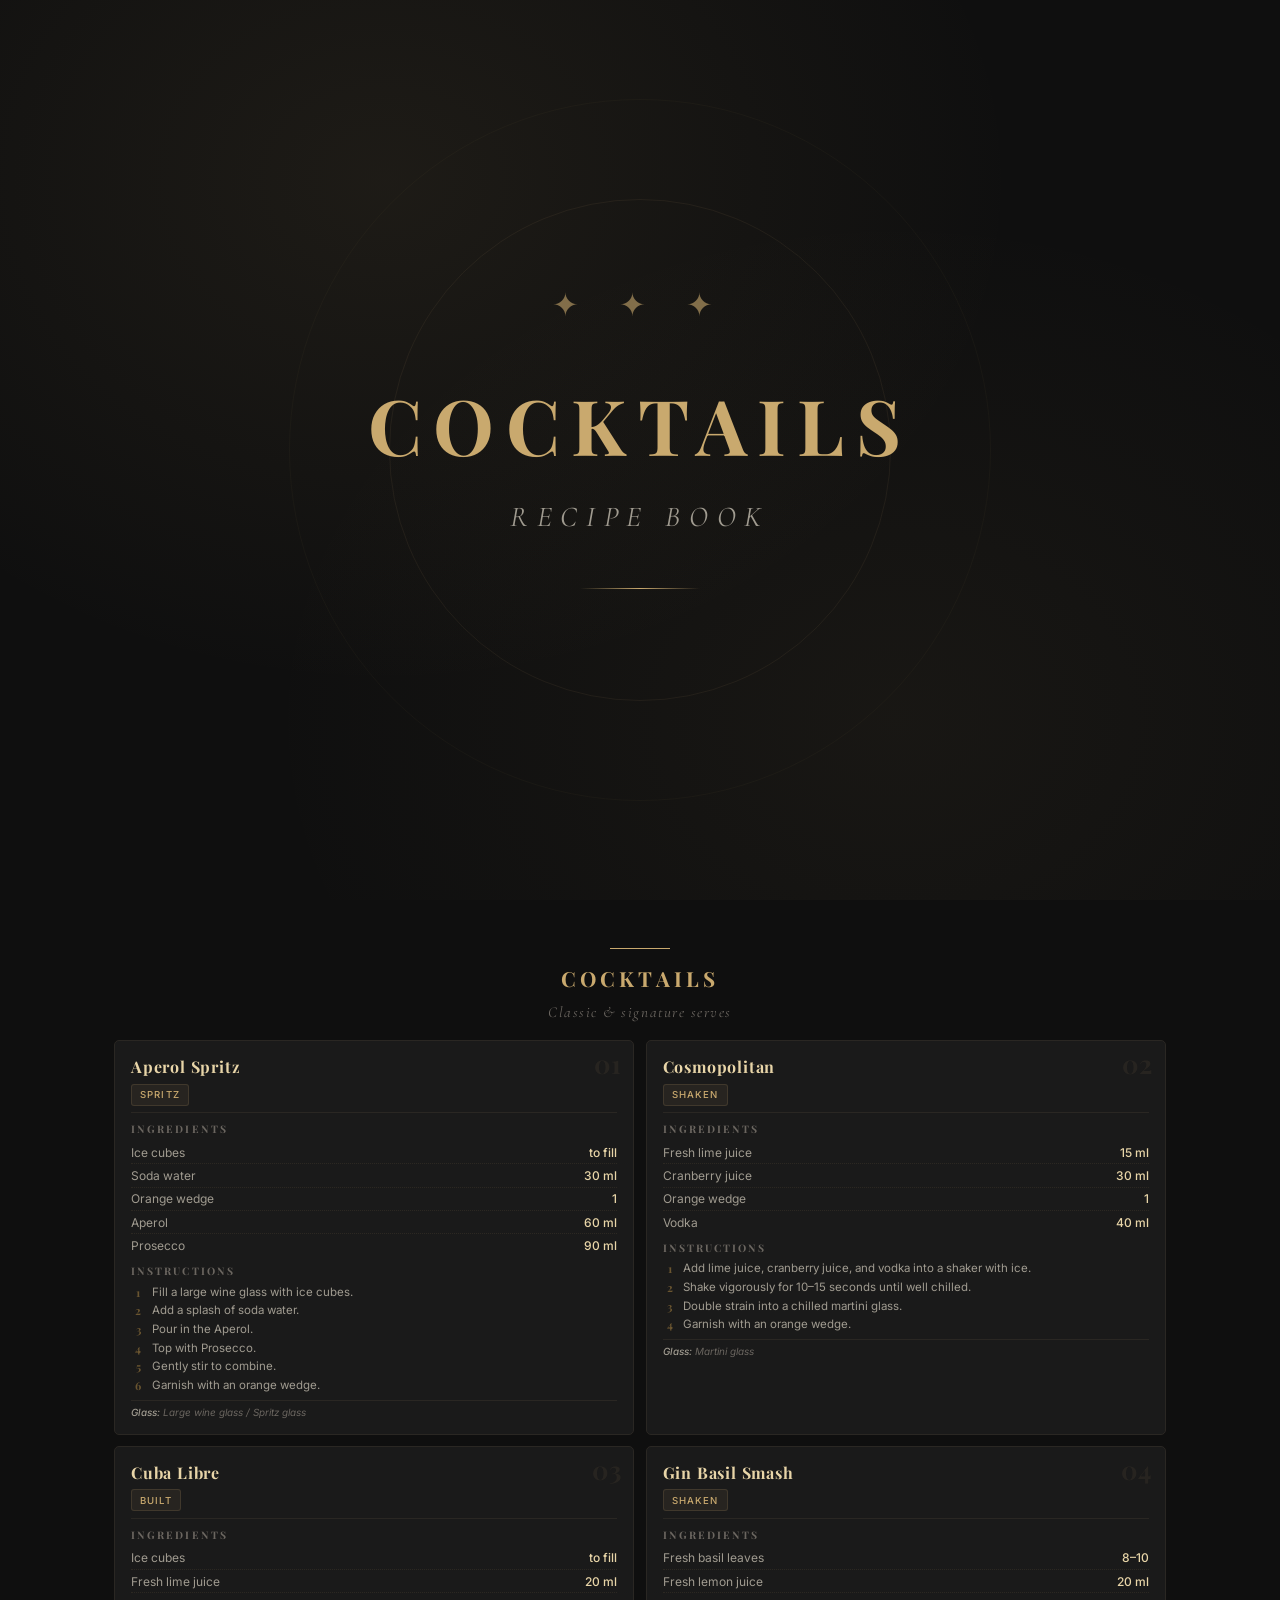
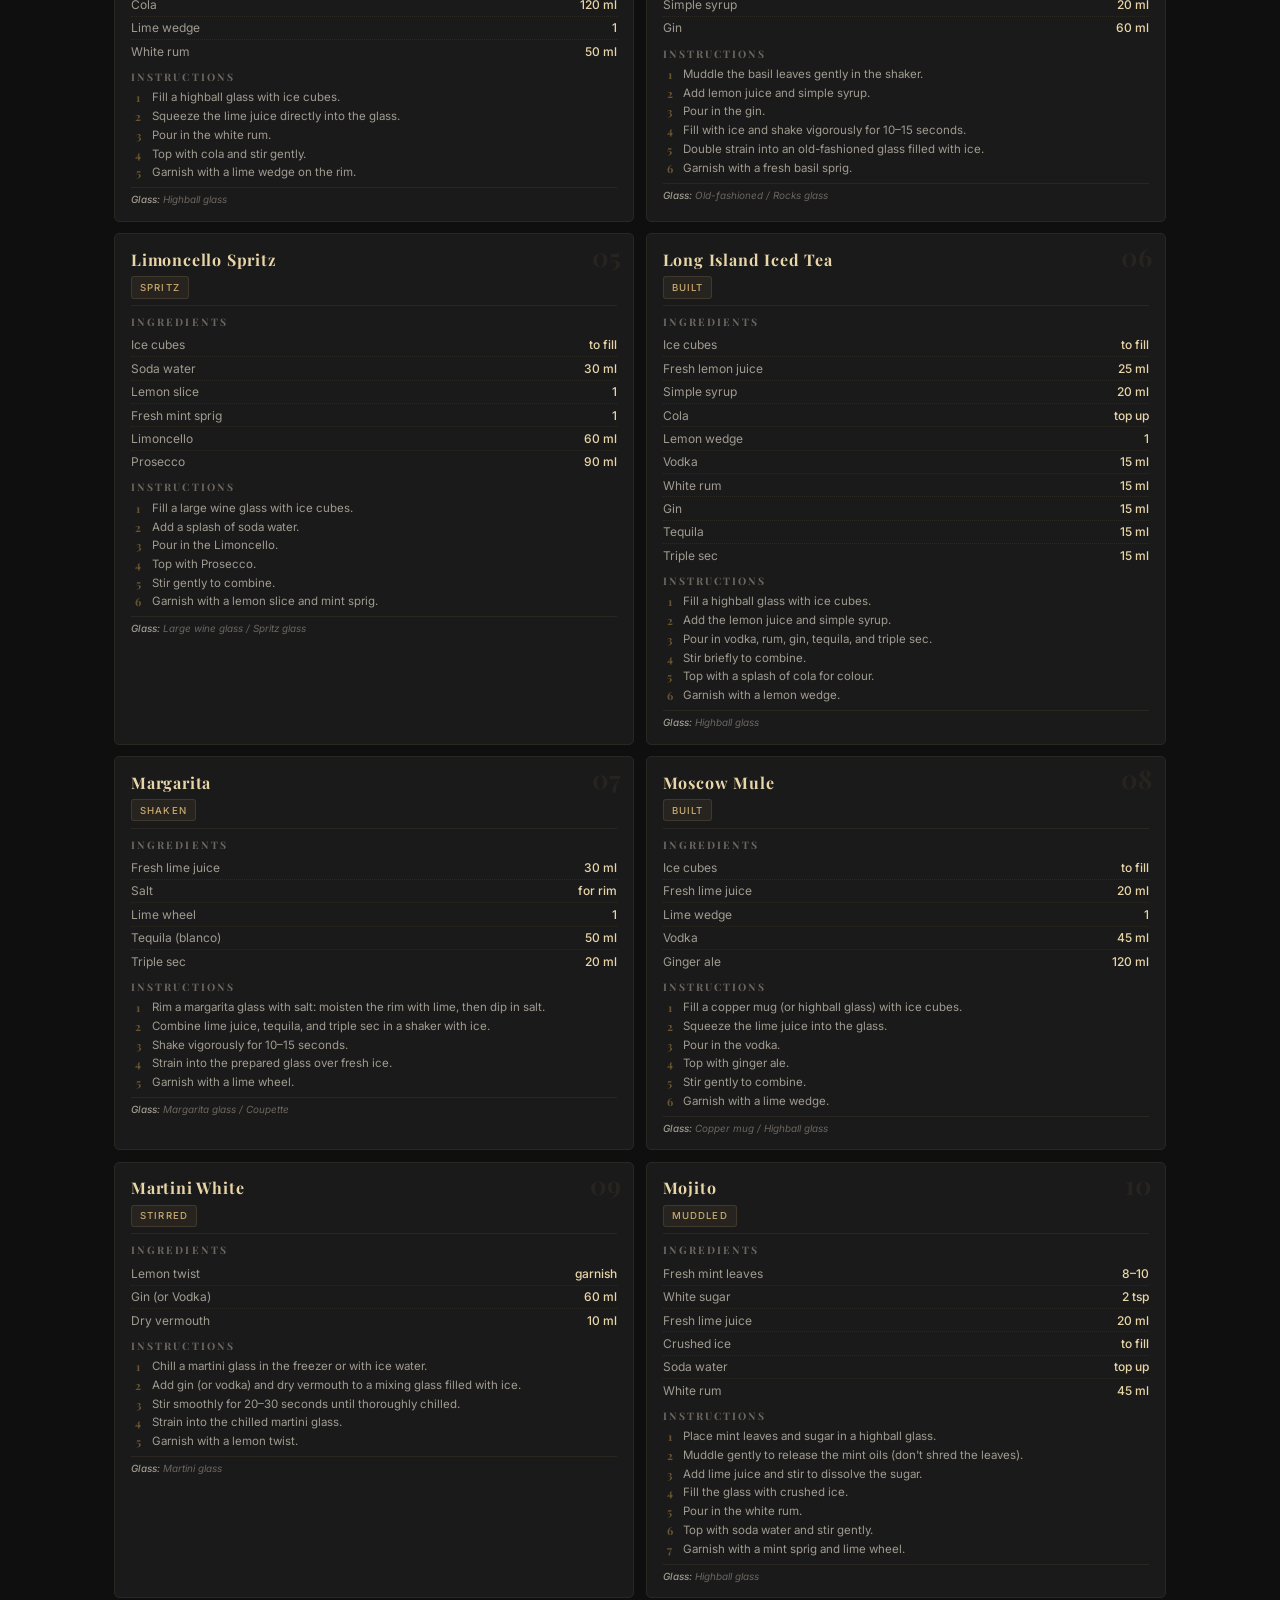
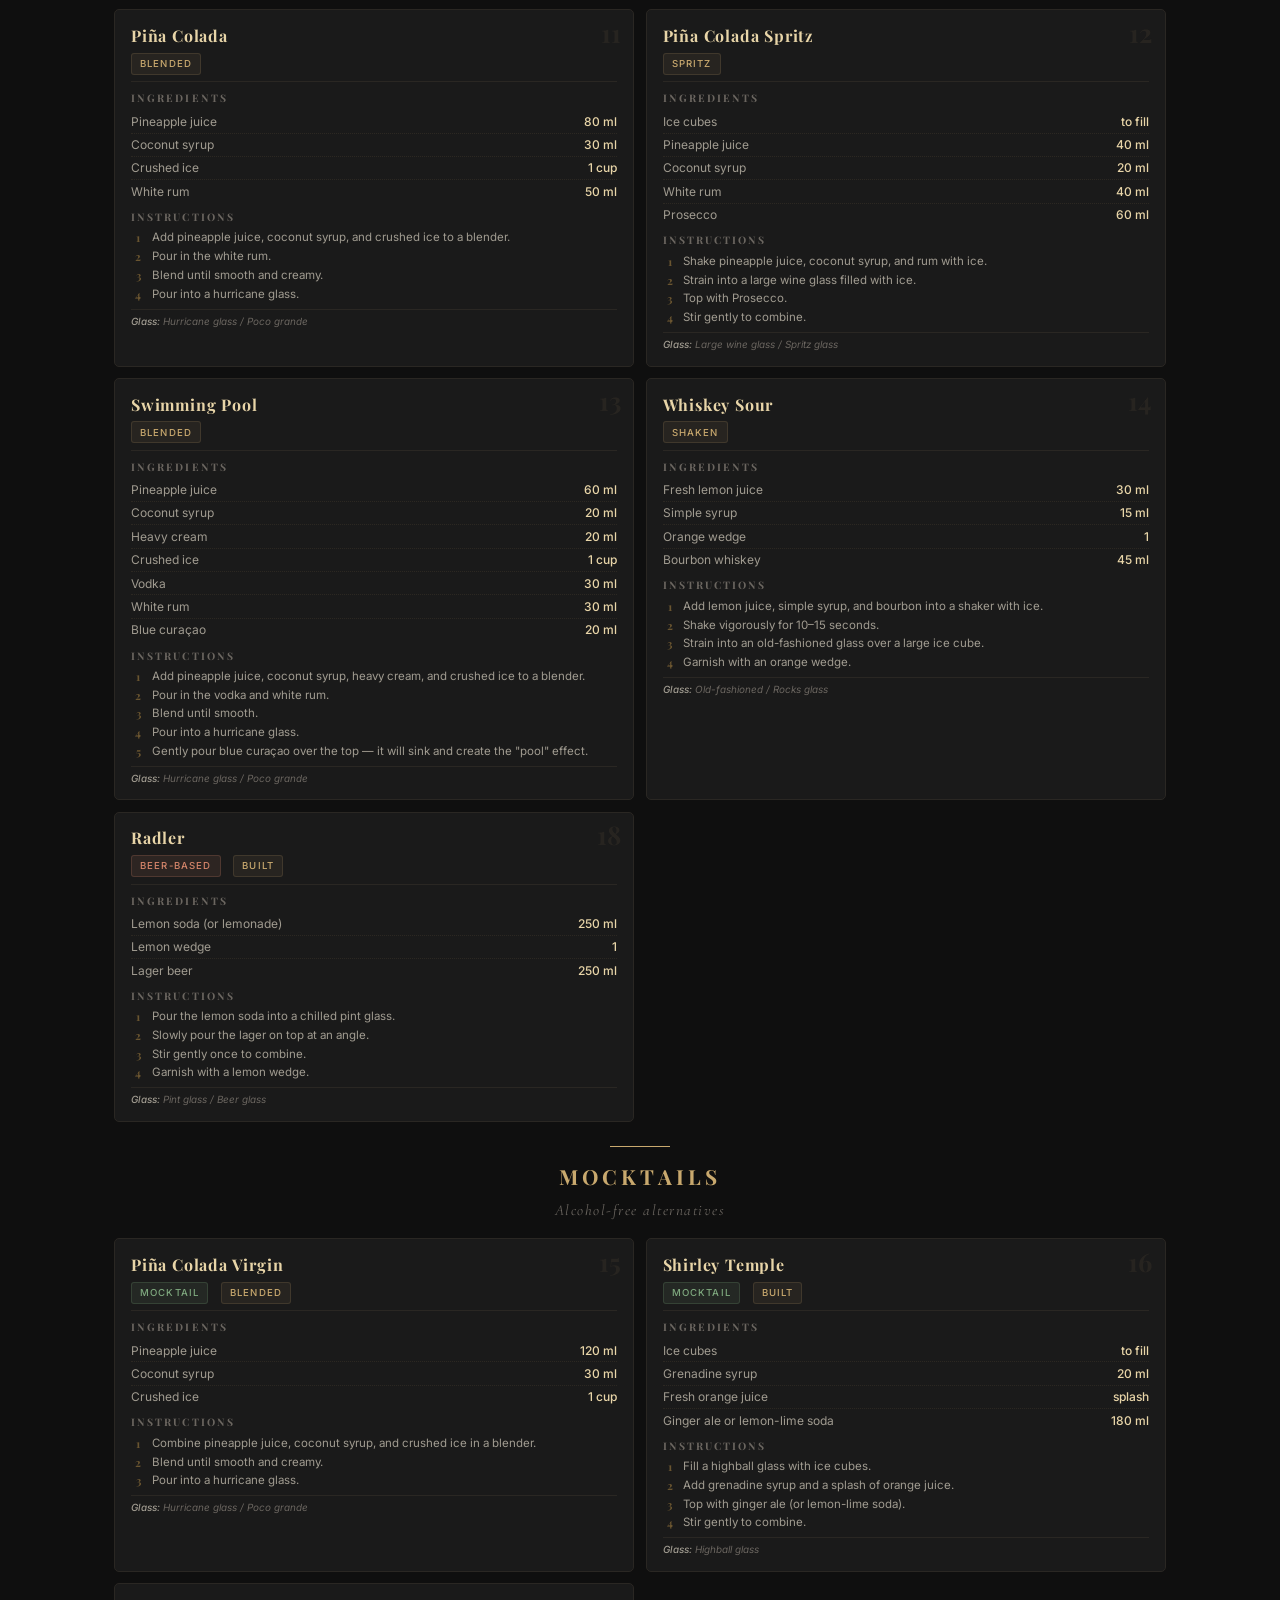
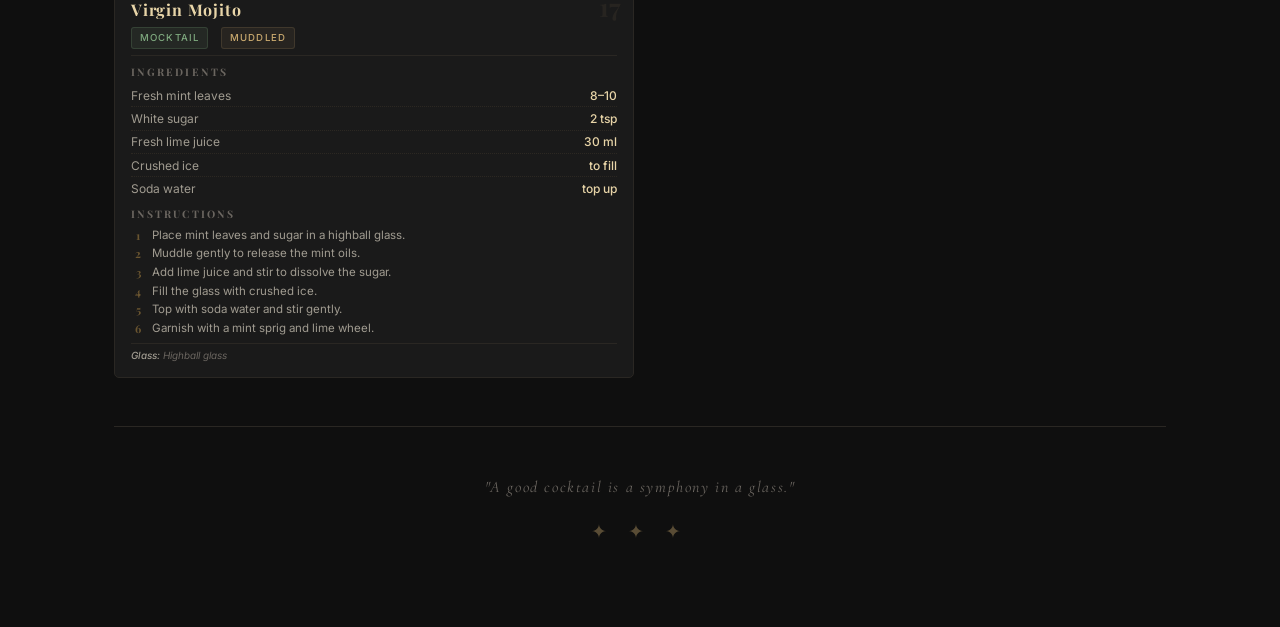
==== cocktail_recipes/index.html @ 3624153e "Initial commit: preparation pour synchronisation travail/maison" ====
<!DOCTYPE html>
<html lang="en">
<head>
  <meta charset="UTF-8">
  <meta name="viewport" content="width=device-width, initial-scale=1.0">
  <title>Cocktail Recipes — Restaurant Edition</title>
  <meta name="description" content="Premium cocktail recipe book with detailed ingredients, quantities, and step-by-step instructions.">
  <link rel="preconnect" href="https://fonts.googleapis.com">
  <link rel="preconnect" href="https://fonts.gstatic.com" crossorigin>
  <link href="https://fonts.googleapis.com/css2?family=Playfair+Display:ital,wght@0,400;0,700;1,400&family=Inter:wght@300;400;500;600&family=Cormorant+Garamond:ital,wght@0,400;0,600;1,400&display=swap" rel="stylesheet">
  <style>
    :root {
      --gold: #c9a96e;
      --gold-light: #e8d5a8;
      --gold-dark: #a07d3f;
      --bg-dark: #0f0f0f;
      --bg-card: #1a1a1a;
      --bg-card-alt: #151515;
      --text-primary: #f0ece4;
      --text-secondary: #a09b90;
      --text-muted: #6b6660;
      --border: #2a2723;
      --accent-coral: #d4856a;
      --accent-green: #7ea87e;
      --accent-blue: #6a9fd4;
      --accent-pink: #d46a9f;
    }

    * {
      margin: 0;
      padding: 0;
      box-sizing: border-box;
    }

    body {
      font-family: 'Inter', sans-serif;
      background-color: var(--bg-dark);
      color: var(--text-primary);
      line-height: 1.6;
      -webkit-font-smoothing: antialiased;
    }

    /* ——— COVER PAGE ——— */
    .cover {
      min-height: 100vh;
      display: flex;
      flex-direction: column;
      align-items: center;
      justify-content: center;
      text-align: center;
      padding: 3rem 2rem;
      position: relative;
      overflow: hidden;
      background: radial-gradient(ellipse at 30% 20%, rgba(201,169,110,0.08) 0%, transparent 50%),
                  radial-gradient(ellipse at 70% 80%, rgba(201,169,110,0.05) 0%, transparent 50%),
                  var(--bg-dark);
    }

    .cover::before {
      content: '';
      position: absolute;
      top: 50%;
      left: 50%;
      transform: translate(-50%, -50%);
      width: 500px;
      height: 500px;
      border: 1px solid rgba(201,169,110,0.08);
      border-radius: 50%;
    }

    .cover::after {
      content: '';
      position: absolute;
      top: 50%;
      left: 50%;
      transform: translate(-50%, -50%);
      width: 700px;
      height: 700px;
      border: 1px solid rgba(201,169,110,0.04);
      border-radius: 50%;
    }

    .cover-ornament {
      font-size: 2rem;
      color: var(--gold);
      letter-spacing: 1rem;
      margin-bottom: 2rem;
      opacity: 0.6;
    }

    .cover h1 {
      font-family: 'Playfair Display', serif;
      font-size: clamp(3rem, 6vw, 5rem);
      font-weight: 700;
      color: var(--gold);
      letter-spacing: 0.15em;
      text-transform: uppercase;
      margin-bottom: 0.5rem;
      position: relative;
      z-index: 1;
    }

    .cover h2 {
      font-family: 'Cormorant Garamond', serif;
      font-size: clamp(1.2rem, 2.5vw, 1.8rem);
      font-weight: 400;
      font-style: italic;
      color: var(--text-secondary);
      letter-spacing: 0.3em;
      text-transform: uppercase;
      margin-bottom: 3rem;
      position: relative;
      z-index: 1;
    }

    .cover-line {
      width: 120px;
      height: 1px;
      background: linear-gradient(90deg, transparent, var(--gold), transparent);
      margin: 0 auto 2rem;
      position: relative;
      z-index: 1;
    }

    .cover-subtitle {
      font-family: 'Inter', sans-serif;
      font-size: 0.75rem;
      font-weight: 400;
      letter-spacing: 0.5em;
      text-transform: uppercase;
      color: var(--text-muted);
      position: relative;
      z-index: 1;
    }

    /* ——— MAIN CONTAINER ——— */
    .container {
      max-width: 1100px;
      margin: 0 auto;
      padding: 1.5rem 1.5rem 2rem;
    }

    /* ——— SECTION DIVIDERS ——— */
    .section-header {
      text-align: center;
      padding: 1.5rem 0 1rem;
      position: relative;
    }

    .section-header::before {
      content: '';
      display: block;
      width: 60px;
      height: 1px;
      background: var(--gold);
      margin: 0 auto 0.8rem;
    }

    .section-header h2 {
      font-family: 'Playfair Display', serif;
      font-size: 1.3rem;
      font-weight: 700;
      color: var(--gold);
      letter-spacing: 0.2em;
      text-transform: uppercase;
      margin-bottom: 0.3rem;
    }

    .section-header p {
      font-family: 'Cormorant Garamond', serif;
      font-size: 0.95rem;
      font-style: italic;
      color: var(--text-muted);
      letter-spacing: 0.1em;
    }

    /* ——— RECIPE CARDS ——— */
    .recipe-grid {
      display: grid;
      grid-template-columns: 1fr 1fr;
      gap: 0.7rem;
    }

    .recipe-card {
      background: var(--bg-card);
      border: 1px solid var(--border);
      border-radius: 5px;
      padding: 0.8rem 1rem;
      position: relative;
      transition: border-color 0.3s ease;
      page-break-inside: avoid;
    }

    .recipe-card:hover {
      border-color: rgba(201,169,110,0.3);
    }

    .recipe-number {
      position: absolute;
      top: 0.6rem;
      right: 0.8rem;
      font-family: 'Playfair Display', serif;
      font-size: 1.6rem;
      font-weight: 700;
      color: rgba(201,169,110,0.08);
      line-height: 1;
    }

    .recipe-header {
      margin-bottom: 0.5rem;
      padding-bottom: 0.4rem;
      border-bottom: 1px solid var(--border);
    }

    .recipe-name {
      font-family: 'Playfair Display', serif;
      font-size: 1rem;
      font-weight: 700;
      color: var(--gold-light);
      letter-spacing: 0.05em;
      margin-bottom: 0.1rem;
    }

    .recipe-meta {
      display: flex;
      gap: 0.8rem;
      flex-wrap: wrap;
      margin-top: 0.25rem;
    }

    .recipe-tag {
      font-size: 0.6rem;
      font-weight: 500;
      text-transform: uppercase;
      letter-spacing: 0.12em;
      padding: 0.15rem 0.5rem;
      border-radius: 3px;
      background: rgba(201,169,110,0.08);
      color: var(--gold);
      border: 1px solid rgba(201,169,110,0.15);
    }

    .recipe-tag.mocktail {
      background: rgba(126,168,126,0.1);
      color: var(--accent-green);
      border-color: rgba(126,168,126,0.2);
    }

    .recipe-tag.beer {
      background: rgba(212,133,106,0.1);
      color: var(--accent-coral);
      border-color: rgba(212,133,106,0.2);
    }

    .recipe-body {
      display: flex;
      flex-direction: column;
      gap: 0.4rem;
    }

    .recipe-ingredients h3,
    .recipe-instructions h3 {
      font-family: 'Playfair Display', serif;
      font-size: 0.65rem;
      font-weight: 700;
      color: var(--text-muted);
      letter-spacing: 0.2em;
      text-transform: uppercase;
      margin-bottom: 0.2rem;
    }

    .recipe-ingredients ul {
      list-style: none;
    }

    .recipe-ingredients li {
      font-size: 0.75rem;
      color: var(--text-primary);
      padding: 0.1rem 0;
      border-bottom: 1px dotted rgba(201,169,110,0.1);
      display: flex;
      justify-content: space-between;
      gap: 0.4rem;
    }

    .recipe-ingredients li:last-child {
      border-bottom: none;
    }

    .ingredient-name {
      color: var(--text-secondary);
    }

    .ingredient-qty {
      color: var(--gold-light);
      font-weight: 500;
      white-space: nowrap;
    }

    .recipe-instructions ol {
      list-style: none;
      counter-reset: step;
    }

    .recipe-instructions li {
      font-size: 0.72rem;
      color: var(--text-secondary);
      padding: 0.1rem 0 0.1rem 1.3rem;
      position: relative;
      line-height: 1.35;
      counter-increment: step;
    }

    .recipe-instructions li::before {
      content: counter(step);
      position: absolute;
      left: 0;
      top: 0.1rem;
      font-family: 'Playfair Display', serif;
      font-size: 0.7rem;
      font-weight: 700;
      color: var(--gold-dark);
      opacity: 0.6;
      width: 0.9rem;
      text-align: center;
    }

    .recipe-glass {
      font-size: 0.62rem;
      color: var(--text-muted);
      font-style: italic;
      margin-top: 0.3rem;
      padding-top: 0.25rem;
      border-top: 1px solid var(--border);
    }

    .recipe-glass strong {
      color: var(--text-secondary);
      font-weight: 500;
    }

    /* ——— FOOTER ——— */
    .footer {
      text-align: center;
      padding: 3rem 2rem;
      border-top: 1px solid var(--border);
      margin-top: 3rem;
    }

    .footer p {
      font-family: 'Cormorant Garamond', serif;
      font-size: 1rem;
      font-style: italic;
      color: var(--text-muted);
      letter-spacing: 0.1em;
    }

    .footer .footer-ornament {
      color: var(--gold);
      opacity: 0.4;
      font-size: 1.2rem;
      margin-top: 1rem;
      letter-spacing: 0.5rem;
    }

    /* ——— RESPONSIVE ——— */
    @media (max-width: 700px) {
      .recipe-grid {
        grid-template-columns: 1fr;
      }
      .recipe-card {
        padding: 1rem;
      }
    }

    /* ——— PRINT STYLES ——— */
    @media print {
      body {
        background: #fff;
        color: #1a1a1a;
        font-size: 9pt;
      }

      .cover {
        min-height: auto;
        padding: 2rem 2rem;
        background: none;
        page-break-after: always;
      }

      .cover::before, .cover::after { display: none; }

      .cover h1 {
        color: #2a2520;
        font-size: 2.5rem;
      }

      .cover h2 {
        color: #6b6660;
      }

      .cover-line {
        background: #c9a96e;
      }

      .recipe-grid {
        grid-template-columns: 1fr 1fr;
        gap: 0.6rem;
      }

      .recipe-card {
        background: #fff;
        border: 1px solid #ddd;
        page-break-inside: avoid;
        padding: 0.8rem 1rem;
        margin-bottom: 0;
      }

      .recipe-name { color: #2a2520; }
      .recipe-number { color: rgba(0,0,0,0.06); }
      .ingredient-qty { color: #5a4a30; }
      .recipe-tag { border: 1px solid #ccc; background: #f5f3ef; color: #5a4a30; }
      .recipe-tag.mocktail { background: #eef5ee; color: #3a6a3a; border-color: #c0d8c0; }
      .recipe-tag.beer { background: #f9f0ec; color: #8a5a42; border-color: #dfc8bb; }
      .section-header h2 { color: #2a2520; }
      .recipe-ingredients li { border-bottom-color: #e0ddd8; }
      .recipe-instructions li::before { color: #8a7a5a; }

      .footer { display: none; }
    }
  </style>
</head>
<body>

  <!-- ——— COVER ——— -->
  <div class="cover">
    <div class="cover-ornament">✦ ✦ ✦</div>
    <h1>Cocktails</h1>
    <h2>Recipe Book</h2>
    <div class="cover-line"></div>
  </div>

  <!-- ——— RECIPES ——— -->
  <div class="container">

    <!-- ═══ ALCOHOLIC COCKTAILS ═══ -->
    <div class="section-header">
      <h2>Cocktails</h2>
      <p>Classic &amp; signature serves</p>
    </div>

    <div class="recipe-grid">

      <!-- 01 — Aperol Spritz -->
      <article class="recipe-card" id="aperol-spritz">
        <span class="recipe-number">01</span>
        <div class="recipe-header">
          <h2 class="recipe-name">Aperol Spritz</h2>
          <div class="recipe-meta">
            <span class="recipe-tag">Spritz</span>
          </div>
        </div>
        <div class="recipe-body">
          <div class="recipe-ingredients">
            <h3>Ingredients</h3>
            <ul>
              <li><span class="ingredient-name">Ice cubes</span><span class="ingredient-qty">to fill</span></li>
              <li><span class="ingredient-name">Soda water</span><span class="ingredient-qty">30 ml</span></li>
              <li><span class="ingredient-name">Orange wedge</span><span class="ingredient-qty">1</span></li>
              <li><span class="ingredient-name">Aperol</span><span class="ingredient-qty">60 ml</span></li>
              <li><span class="ingredient-name">Prosecco</span><span class="ingredient-qty">90 ml</span></li>
            </ul>
          </div>
          <div class="recipe-instructions">
            <h3>Instructions</h3>
            <ol>
              <li>Fill a large wine glass with ice cubes.</li>
              <li>Add a splash of soda water.</li>
              <li>Pour in the Aperol.</li>
              <li>Top with Prosecco.</li>
              <li>Gently stir to combine.</li>
              <li>Garnish with an orange wedge.</li>
            </ol>
            <p class="recipe-glass"><strong>Glass:</strong> Large wine glass / Spritz glass</p>
          </div>
        </div>
      </article>

      <!-- 02 — Cosmopolitan -->
      <article class="recipe-card" id="cosmopolitan">
        <span class="recipe-number">02</span>
        <div class="recipe-header">
          <h2 class="recipe-name">Cosmopolitan</h2>
          <div class="recipe-meta">
            <span class="recipe-tag">Shaken</span>
          </div>
        </div>
        <div class="recipe-body">
          <div class="recipe-ingredients">
            <h3>Ingredients</h3>
            <ul>
              <li><span class="ingredient-name">Fresh lime juice</span><span class="ingredient-qty">15 ml</span></li>
              <li><span class="ingredient-name">Cranberry juice</span><span class="ingredient-qty">30 ml</span></li>
              <li><span class="ingredient-name">Orange wedge</span><span class="ingredient-qty">1</span></li>
              <li><span class="ingredient-name">Vodka</span><span class="ingredient-qty">40 ml</span></li>
            </ul>
          </div>
          <div class="recipe-instructions">
            <h3>Instructions</h3>
            <ol>
              <li>Add lime juice, cranberry juice, and vodka into a shaker with ice.</li>
              <li>Shake vigorously for 10–15 seconds until well chilled.</li>
              <li>Double strain into a chilled martini glass.</li>
              <li>Garnish with an orange wedge.</li>
            </ol>
            <p class="recipe-glass"><strong>Glass:</strong> Martini glass</p>
          </div>
        </div>
      </article>

      <!-- 03 — Cuba Libre -->
      <article class="recipe-card" id="cuba-libre">
        <span class="recipe-number">03</span>
        <div class="recipe-header">
          <h2 class="recipe-name">Cuba Libre</h2>
          <div class="recipe-meta">
            <span class="recipe-tag">Built</span>
          </div>
        </div>
        <div class="recipe-body">
          <div class="recipe-ingredients">
            <h3>Ingredients</h3>
            <ul>
              <li><span class="ingredient-name">Ice cubes</span><span class="ingredient-qty">to fill</span></li>
              <li><span class="ingredient-name">Fresh lime juice</span><span class="ingredient-qty">20 ml</span></li>
              <li><span class="ingredient-name">Cola</span><span class="ingredient-qty">120 ml</span></li>
              <li><span class="ingredient-name">Lime wedge</span><span class="ingredient-qty">1</span></li>
              <li><span class="ingredient-name">White rum</span><span class="ingredient-qty">50 ml</span></li>
            </ul>
          </div>
          <div class="recipe-instructions">
            <h3>Instructions</h3>
            <ol>
              <li>Fill a highball glass with ice cubes.</li>
              <li>Squeeze the lime juice directly into the glass.</li>
              <li>Pour in the white rum.</li>
              <li>Top with cola and stir gently.</li>
              <li>Garnish with a lime wedge on the rim.</li>
            </ol>
            <p class="recipe-glass"><strong>Glass:</strong> Highball glass</p>
          </div>
        </div>
      </article>

      <!-- 04 — Gin Basil Smash -->
      <article class="recipe-card" id="gin-basil-smash">
        <span class="recipe-number">04</span>
        <div class="recipe-header">
          <h2 class="recipe-name">Gin Basil Smash</h2>
          <div class="recipe-meta">
            <span class="recipe-tag">Shaken</span>
          </div>
        </div>
        <div class="recipe-body">
          <div class="recipe-ingredients">
            <h3>Ingredients</h3>
            <ul>
              <li><span class="ingredient-name">Fresh basil leaves</span><span class="ingredient-qty">8–10</span></li>
              <li><span class="ingredient-name">Fresh lemon juice</span><span class="ingredient-qty">20 ml</span></li>
              <li><span class="ingredient-name">Simple syrup</span><span class="ingredient-qty">20 ml</span></li>
              <li><span class="ingredient-name">Gin</span><span class="ingredient-qty">60 ml</span></li>
            </ul>
          </div>
          <div class="recipe-instructions">
            <h3>Instructions</h3>
            <ol>
              <li>Muddle the basil leaves gently in the shaker.</li>
              <li>Add lemon juice and simple syrup.</li>
              <li>Pour in the gin.</li>
              <li>Fill with ice and shake vigorously for 10–15 seconds.</li>
              <li>Double strain into an old-fashioned glass filled with ice.</li>
              <li>Garnish with a fresh basil sprig.</li>
            </ol>
            <p class="recipe-glass"><strong>Glass:</strong> Old-fashioned / Rocks glass</p>
          </div>
        </div>
      </article>

      <!-- 05 — Limoncello Spritz -->
      <article class="recipe-card" id="limoncello-spritz">
        <span class="recipe-number">05</span>
        <div class="recipe-header">
          <h2 class="recipe-name">Limoncello Spritz</h2>
          <div class="recipe-meta">
            <span class="recipe-tag">Spritz</span>
          </div>
        </div>
        <div class="recipe-body">
          <div class="recipe-ingredients">
            <h3>Ingredients</h3>
            <ul>
              <li><span class="ingredient-name">Ice cubes</span><span class="ingredient-qty">to fill</span></li>
              <li><span class="ingredient-name">Soda water</span><span class="ingredient-qty">30 ml</span></li>
              <li><span class="ingredient-name">Lemon slice</span><span class="ingredient-qty">1</span></li>
              <li><span class="ingredient-name">Fresh mint sprig</span><span class="ingredient-qty">1</span></li>
              <li><span class="ingredient-name">Limoncello</span><span class="ingredient-qty">60 ml</span></li>
              <li><span class="ingredient-name">Prosecco</span><span class="ingredient-qty">90 ml</span></li>
            </ul>
          </div>
          <div class="recipe-instructions">
            <h3>Instructions</h3>
            <ol>
              <li>Fill a large wine glass with ice cubes.</li>
              <li>Add a splash of soda water.</li>
              <li>Pour in the Limoncello.</li>
              <li>Top with Prosecco.</li>
              <li>Stir gently to combine.</li>
              <li>Garnish with a lemon slice and mint sprig.</li>
            </ol>
            <p class="recipe-glass"><strong>Glass:</strong> Large wine glass / Spritz glass</p>
          </div>
        </div>
      </article>

      <!-- 06 — Long Island Iced Tea -->
      <article class="recipe-card" id="long-island-iced-tea">
        <span class="recipe-number">06</span>
        <div class="recipe-header">
          <h2 class="recipe-name">Long Island Iced Tea</h2>
          <div class="recipe-meta">
            <span class="recipe-tag">Built</span>
          </div>
        </div>
        <div class="recipe-body">
          <div class="recipe-ingredients">
            <h3>Ingredients</h3>
            <ul>
              <li><span class="ingredient-name">Ice cubes</span><span class="ingredient-qty">to fill</span></li>
              <li><span class="ingredient-name">Fresh lemon juice</span><span class="ingredient-qty">25 ml</span></li>
              <li><span class="ingredient-name">Simple syrup</span><span class="ingredient-qty">20 ml</span></li>
              <li><span class="ingredient-name">Cola</span><span class="ingredient-qty">top up</span></li>
              <li><span class="ingredient-name">Lemon wedge</span><span class="ingredient-qty">1</span></li>
              <li><span class="ingredient-name">Vodka</span><span class="ingredient-qty">15 ml</span></li>
              <li><span class="ingredient-name">White rum</span><span class="ingredient-qty">15 ml</span></li>
              <li><span class="ingredient-name">Gin</span><span class="ingredient-qty">15 ml</span></li>
              <li><span class="ingredient-name">Tequila</span><span class="ingredient-qty">15 ml</span></li>
              <li><span class="ingredient-name">Triple sec</span><span class="ingredient-qty">15 ml</span></li>
            </ul>
          </div>
          <div class="recipe-instructions">
            <h3>Instructions</h3>
            <ol>
              <li>Fill a highball glass with ice cubes.</li>
              <li>Add the lemon juice and simple syrup.</li>
              <li>Pour in vodka, rum, gin, tequila, and triple sec.</li>
              <li>Stir briefly to combine.</li>
              <li>Top with a splash of cola for colour.</li>
              <li>Garnish with a lemon wedge.</li>
            </ol>
            <p class="recipe-glass"><strong>Glass:</strong> Highball glass</p>
          </div>
        </div>
      </article>

      <!-- 07 — Margarita -->
      <article class="recipe-card" id="margarita">
        <span class="recipe-number">07</span>
        <div class="recipe-header">
          <h2 class="recipe-name">Margarita</h2>
          <div class="recipe-meta">
            <span class="recipe-tag">Shaken</span>
          </div>
        </div>
        <div class="recipe-body">
          <div class="recipe-ingredients">
            <h3>Ingredients</h3>
            <ul>
              <li><span class="ingredient-name">Fresh lime juice</span><span class="ingredient-qty">30 ml</span></li>
              <li><span class="ingredient-name">Salt</span><span class="ingredient-qty">for rim</span></li>
              <li><span class="ingredient-name">Lime wheel</span><span class="ingredient-qty">1</span></li>
              <li><span class="ingredient-name">Tequila (blanco)</span><span class="ingredient-qty">50 ml</span></li>
              <li><span class="ingredient-name">Triple sec</span><span class="ingredient-qty">20 ml</span></li>
            </ul>
          </div>
          <div class="recipe-instructions">
            <h3>Instructions</h3>
            <ol>
              <li>Rim a margarita glass with salt: moisten the rim with lime, then dip in salt.</li>
              <li>Combine lime juice, tequila, and triple sec in a shaker with ice.</li>
              <li>Shake vigorously for 10–15 seconds.</li>
              <li>Strain into the prepared glass over fresh ice.</li>
              <li>Garnish with a lime wheel.</li>
            </ol>
            <p class="recipe-glass"><strong>Glass:</strong> Margarita glass / Coupette</p>
          </div>
        </div>
      </article>

      <!-- 08 — Moscow Mule -->
      <article class="recipe-card" id="moscow-mule">
        <span class="recipe-number">08</span>
        <div class="recipe-header">
          <h2 class="recipe-name">Moscow Mule</h2>
          <div class="recipe-meta">
            <span class="recipe-tag">Built</span>
          </div>
        </div>
        <div class="recipe-body">
          <div class="recipe-ingredients">
            <h3>Ingredients</h3>
            <ul>
              <li><span class="ingredient-name">Ice cubes</span><span class="ingredient-qty">to fill</span></li>
              <li><span class="ingredient-name">Fresh lime juice</span><span class="ingredient-qty">20 ml</span></li>
              <li><span class="ingredient-name">Lime wedge</span><span class="ingredient-qty">1</span></li>
              <li><span class="ingredient-name">Vodka</span><span class="ingredient-qty">45 ml</span></li>
              <li><span class="ingredient-name">Ginger ale</span><span class="ingredient-qty">120 ml</span></li>
            </ul>
          </div>
          <div class="recipe-instructions">
            <h3>Instructions</h3>
            <ol>
              <li>Fill a copper mug (or highball glass) with ice cubes.</li>
              <li>Squeeze the lime juice into the glass.</li>
              <li>Pour in the vodka.</li>
              <li>Top with ginger ale.</li>
              <li>Stir gently to combine.</li>
              <li>Garnish with a lime wedge.</li>
            </ol>
            <p class="recipe-glass"><strong>Glass:</strong> Copper mug / Highball glass</p>
          </div>
        </div>
      </article>

      <!-- 09 — Martini White -->
      <article class="recipe-card" id="martini-white">
        <span class="recipe-number">09</span>
        <div class="recipe-header">
          <h2 class="recipe-name">Martini White</h2>
          <div class="recipe-meta">
            <span class="recipe-tag">Stirred</span>
          </div>
        </div>
        <div class="recipe-body">
          <div class="recipe-ingredients">
            <h3>Ingredients</h3>
            <ul>
              <li><span class="ingredient-name">Lemon twist</span><span class="ingredient-qty">garnish</span></li>
              <li><span class="ingredient-name">Gin (or Vodka)</span><span class="ingredient-qty">60 ml</span></li>
              <li><span class="ingredient-name">Dry vermouth</span><span class="ingredient-qty">10 ml</span></li>
            </ul>
          </div>
          <div class="recipe-instructions">
            <h3>Instructions</h3>
            <ol>
              <li>Chill a martini glass in the freezer or with ice water.</li>
              <li>Add gin (or vodka) and dry vermouth to a mixing glass filled with ice.</li>
              <li>Stir smoothly for 20–30 seconds until thoroughly chilled.</li>
              <li>Strain into the chilled martini glass.</li>
              <li>Garnish with a lemon twist.</li>
            </ol>
            <p class="recipe-glass"><strong>Glass:</strong> Martini glass</p>
          </div>
        </div>
      </article>

      <!-- 10 — Mojito -->
      <article class="recipe-card" id="mojito">
        <span class="recipe-number">10</span>
        <div class="recipe-header">
          <h2 class="recipe-name">Mojito</h2>
          <div class="recipe-meta">
            <span class="recipe-tag">Muddled</span>
          </div>
        </div>
        <div class="recipe-body">
          <div class="recipe-ingredients">
            <h3>Ingredients</h3>
            <ul>
              <li><span class="ingredient-name">Fresh mint leaves</span><span class="ingredient-qty">8–10</span></li>
              <li><span class="ingredient-name">White sugar</span><span class="ingredient-qty">2 tsp</span></li>
              <li><span class="ingredient-name">Fresh lime juice</span><span class="ingredient-qty">20 ml</span></li>
              <li><span class="ingredient-name">Crushed ice</span><span class="ingredient-qty">to fill</span></li>
              <li><span class="ingredient-name">Soda water</span><span class="ingredient-qty">top up</span></li>
              <li><span class="ingredient-name">White rum</span><span class="ingredient-qty">45 ml</span></li>
            </ul>
          </div>
          <div class="recipe-instructions">
            <h3>Instructions</h3>
            <ol>
              <li>Place mint leaves and sugar in a highball glass.</li>
              <li>Muddle gently to release the mint oils (don't shred the leaves).</li>
              <li>Add lime juice and stir to dissolve the sugar.</li>
              <li>Fill the glass with crushed ice.</li>
              <li>Pour in the white rum.</li>
              <li>Top with soda water and stir gently.</li>
              <li>Garnish with a mint sprig and lime wheel.</li>
            </ol>
            <p class="recipe-glass"><strong>Glass:</strong> Highball glass</p>
          </div>
        </div>
      </article>

      <!-- 11 — Piña Colada -->
      <article class="recipe-card" id="pina-colada">
        <span class="recipe-number">11</span>
        <div class="recipe-header">
          <h2 class="recipe-name">Piña Colada</h2>
          <div class="recipe-meta">
            <span class="recipe-tag">Blended</span>
          </div>
        </div>
        <div class="recipe-body">
          <div class="recipe-ingredients">
            <h3>Ingredients</h3>
            <ul>
              <li><span class="ingredient-name">Pineapple juice</span><span class="ingredient-qty">80 ml</span></li>
              <li><span class="ingredient-name">Coconut syrup</span><span class="ingredient-qty">30 ml</span></li>
              <li><span class="ingredient-name">Crushed ice</span><span class="ingredient-qty">1 cup</span></li>
              <li><span class="ingredient-name">White rum</span><span class="ingredient-qty">50 ml</span></li>
            </ul>
          </div>
          <div class="recipe-instructions">
            <h3>Instructions</h3>
            <ol>
              <li>Add pineapple juice, coconut syrup, and crushed ice to a blender.</li>
              <li>Pour in the white rum.</li>
              <li>Blend until smooth and creamy.</li>
              <li>Pour into a hurricane glass.</li>
            </ol>
            <p class="recipe-glass"><strong>Glass:</strong> Hurricane glass / Poco grande</p>
          </div>
        </div>
      </article>

      <!-- 12 — Piña Colada Spritz -->
      <article class="recipe-card" id="pina-colada-spritz">
        <span class="recipe-number">12</span>
        <div class="recipe-header">
          <h2 class="recipe-name">Piña Colada Spritz</h2>
          <div class="recipe-meta">
            <span class="recipe-tag">Spritz</span>
          </div>
        </div>
        <div class="recipe-body">
          <div class="recipe-ingredients">
            <h3>Ingredients</h3>
            <ul>
              <li><span class="ingredient-name">Ice cubes</span><span class="ingredient-qty">to fill</span></li>
              <li><span class="ingredient-name">Pineapple juice</span><span class="ingredient-qty">40 ml</span></li>
              <li><span class="ingredient-name">Coconut syrup</span><span class="ingredient-qty">20 ml</span></li>
              <li><span class="ingredient-name">White rum</span><span class="ingredient-qty">40 ml</span></li>
              <li><span class="ingredient-name">Prosecco</span><span class="ingredient-qty">60 ml</span></li>
            </ul>
          </div>
          <div class="recipe-instructions">
            <h3>Instructions</h3>
            <ol>
              <li>Shake pineapple juice, coconut syrup, and rum with ice.</li>
              <li>Strain into a large wine glass filled with ice.</li>
              <li>Top with Prosecco.</li>
              <li>Stir gently to combine.</li>
            </ol>
            <p class="recipe-glass"><strong>Glass:</strong> Large wine glass / Spritz glass</p>
          </div>
        </div>
      </article>

      <!-- 13 — Swimming Pool -->
      <article class="recipe-card" id="swimming-pool">
        <span class="recipe-number">13</span>
        <div class="recipe-header">
          <h2 class="recipe-name">Swimming Pool</h2>
          <div class="recipe-meta">
            <span class="recipe-tag">Blended</span>
          </div>
        </div>
        <div class="recipe-body">
          <div class="recipe-ingredients">
            <h3>Ingredients</h3>
            <ul>
              <li><span class="ingredient-name">Pineapple juice</span><span class="ingredient-qty">60 ml</span></li>
              <li><span class="ingredient-name">Coconut syrup</span><span class="ingredient-qty">20 ml</span></li>
              <li><span class="ingredient-name">Heavy cream</span><span class="ingredient-qty">20 ml</span></li>
              <li><span class="ingredient-name">Crushed ice</span><span class="ingredient-qty">1 cup</span></li>
              <li><span class="ingredient-name">Vodka</span><span class="ingredient-qty">30 ml</span></li>
              <li><span class="ingredient-name">White rum</span><span class="ingredient-qty">30 ml</span></li>
              <li><span class="ingredient-name">Blue curaçao</span><span class="ingredient-qty">20 ml</span></li>
            </ul>
          </div>
          <div class="recipe-instructions">
            <h3>Instructions</h3>
            <ol>
              <li>Add pineapple juice, coconut syrup, heavy cream, and crushed ice to a blender.</li>
              <li>Pour in the vodka and white rum.</li>
              <li>Blend until smooth.</li>
              <li>Pour into a hurricane glass.</li>
              <li>Gently pour blue curaçao over the top — it will sink and create the "pool" effect.</li>
            </ol>
            <p class="recipe-glass"><strong>Glass:</strong> Hurricane glass / Poco grande</p>
          </div>
        </div>
      </article>

      <!-- 14 — Whiskey Sour -->
      <article class="recipe-card" id="whiskey-sour">
        <span class="recipe-number">14</span>
        <div class="recipe-header">
          <h2 class="recipe-name">Whiskey Sour</h2>
          <div class="recipe-meta">
            <span class="recipe-tag">Shaken</span>
          </div>
        </div>
        <div class="recipe-body">
          <div class="recipe-ingredients">
            <h3>Ingredients</h3>
            <ul>
              <li><span class="ingredient-name">Fresh lemon juice</span><span class="ingredient-qty">30 ml</span></li>
              <li><span class="ingredient-name">Simple syrup</span><span class="ingredient-qty">15 ml</span></li>
              <li><span class="ingredient-name">Orange wedge</span><span class="ingredient-qty">1</span></li>
              <li><span class="ingredient-name">Bourbon whiskey</span><span class="ingredient-qty">45 ml</span></li>
            </ul>
          </div>
          <div class="recipe-instructions">
            <h3>Instructions</h3>
            <ol>
              <li>Add lemon juice, simple syrup, and bourbon into a shaker with ice.</li>
              <li>Shake vigorously for 10–15 seconds.</li>
              <li>Strain into an old-fashioned glass over a large ice cube.</li>
              <li>Garnish with an orange wedge.</li>
            </ol>
            <p class="recipe-glass"><strong>Glass:</strong> Old-fashioned / Rocks glass</p>
          </div>
        </div>
      </article>

      <!-- 18 — Radler -->
      <article class="recipe-card" id="radler">
        <span class="recipe-number">18</span>
        <div class="recipe-header">
          <h2 class="recipe-name">Radler</h2>
          <div class="recipe-meta">
            <span class="recipe-tag beer">Beer-Based</span>
            <span class="recipe-tag">Built</span>
          </div>
        </div>
        <div class="recipe-body">
          <div class="recipe-ingredients">
            <h3>Ingredients</h3>
            <ul>
              <li><span class="ingredient-name">Lemon soda (or lemonade)</span><span class="ingredient-qty">250 ml</span></li>
              <li><span class="ingredient-name">Lemon wedge</span><span class="ingredient-qty">1</span></li>
              <li><span class="ingredient-name">Lager beer</span><span class="ingredient-qty">250 ml</span></li>
            </ul>
          </div>
          <div class="recipe-instructions">
            <h3>Instructions</h3>
            <ol>
              <li>Pour the lemon soda into a chilled pint glass.</li>
              <li>Slowly pour the lager on top at an angle.</li>
              <li>Stir gently once to combine.</li>
              <li>Garnish with a lemon wedge.</li>
            </ol>
            <p class="recipe-glass"><strong>Glass:</strong> Pint glass / Beer glass</p>
          </div>
        </div>
      </article>

    </div><!-- /recipe-grid -->

    <!-- ═══ MOCKTAILS ═══ -->
    <div class="section-header" style="page-break-before: always;">
      <h2>Mocktails</h2>
      <p>Alcohol-free alternatives</p>
    </div>

    <div class="recipe-grid">

      <!-- 15 — Piña Colada Virgin -->
      <article class="recipe-card" id="pina-colada-virgin">
        <span class="recipe-number">15</span>
        <div class="recipe-header">
          <h2 class="recipe-name">Piña Colada Virgin</h2>
          <div class="recipe-meta">
            <span class="recipe-tag mocktail">Mocktail</span>
            <span class="recipe-tag">Blended</span>
          </div>
        </div>
        <div class="recipe-body">
          <div class="recipe-ingredients">
            <h3>Ingredients</h3>
            <ul>
              <li><span class="ingredient-name">Pineapple juice</span><span class="ingredient-qty">120 ml</span></li>
              <li><span class="ingredient-name">Coconut syrup</span><span class="ingredient-qty">30 ml</span></li>
              <li><span class="ingredient-name">Crushed ice</span><span class="ingredient-qty">1 cup</span></li>
            </ul>
          </div>
          <div class="recipe-instructions">
            <h3>Instructions</h3>
            <ol>
              <li>Combine pineapple juice, coconut syrup, and crushed ice in a blender.</li>
              <li>Blend until smooth and creamy.</li>
              <li>Pour into a hurricane glass.</li>
            </ol>
            <p class="recipe-glass"><strong>Glass:</strong> Hurricane glass / Poco grande</p>
          </div>
        </div>
      </article>

      <!-- 16 — Shirley Temple -->
      <article class="recipe-card" id="shirley-temple">
        <span class="recipe-number">16</span>
        <div class="recipe-header">
          <h2 class="recipe-name">Shirley Temple</h2>
          <div class="recipe-meta">
            <span class="recipe-tag mocktail">Mocktail</span>
            <span class="recipe-tag">Built</span>
          </div>
        </div>
        <div class="recipe-body">
          <div class="recipe-ingredients">
            <h3>Ingredients</h3>
            <ul>
              <li><span class="ingredient-name">Ice cubes</span><span class="ingredient-qty">to fill</span></li>
              <li><span class="ingredient-name">Grenadine syrup</span><span class="ingredient-qty">20 ml</span></li>
              <li><span class="ingredient-name">Fresh orange juice</span><span class="ingredient-qty">splash</span></li>
              <li><span class="ingredient-name">Ginger ale or lemon-lime soda</span><span class="ingredient-qty">180 ml</span></li>
            </ul>
          </div>
          <div class="recipe-instructions">
            <h3>Instructions</h3>
            <ol>
              <li>Fill a highball glass with ice cubes.</li>
              <li>Add grenadine syrup and a splash of orange juice.</li>
              <li>Top with ginger ale (or lemon-lime soda).</li>
              <li>Stir gently to combine.</li>
            </ol>
            <p class="recipe-glass"><strong>Glass:</strong> Highball glass</p>
          </div>
        </div>
      </article>

      <!-- 17 — Virgin Mojito -->
      <article class="recipe-card" id="virgin-mojito">
        <span class="recipe-number">17</span>
        <div class="recipe-header">
          <h2 class="recipe-name">Virgin Mojito</h2>
          <div class="recipe-meta">
            <span class="recipe-tag mocktail">Mocktail</span>
            <span class="recipe-tag">Muddled</span>
          </div>
        </div>
        <div class="recipe-body">
          <div class="recipe-ingredients">
            <h3>Ingredients</h3>
            <ul>
              <li><span class="ingredient-name">Fresh mint leaves</span><span class="ingredient-qty">8–10</span></li>
              <li><span class="ingredient-name">White sugar</span><span class="ingredient-qty">2 tsp</span></li>
              <li><span class="ingredient-name">Fresh lime juice</span><span class="ingredient-qty">30 ml</span></li>
              <li><span class="ingredient-name">Crushed ice</span><span class="ingredient-qty">to fill</span></li>
              <li><span class="ingredient-name">Soda water</span><span class="ingredient-qty">top up</span></li>
            </ul>
          </div>
          <div class="recipe-instructions">
            <h3>Instructions</h3>
            <ol>
              <li>Place mint leaves and sugar in a highball glass.</li>
              <li>Muddle gently to release the mint oils.</li>
              <li>Add lime juice and stir to dissolve the sugar.</li>
              <li>Fill the glass with crushed ice.</li>
              <li>Top with soda water and stir gently.</li>
              <li>Garnish with a mint sprig and lime wheel.</li>
            </ol>
            <p class="recipe-glass"><strong>Glass:</strong> Highball glass</p>
          </div>
        </div>
      </article>

    </div><!-- /recipe-grid -->

    <!-- ——— FOOTER ——— -->
    <div class="footer">
      <p>"A good cocktail is a symphony in a glass."</p>
      <div class="footer-ornament">✦ ✦ ✦</div>
    </div>

  </div><!-- /container -->

</body>
</html>
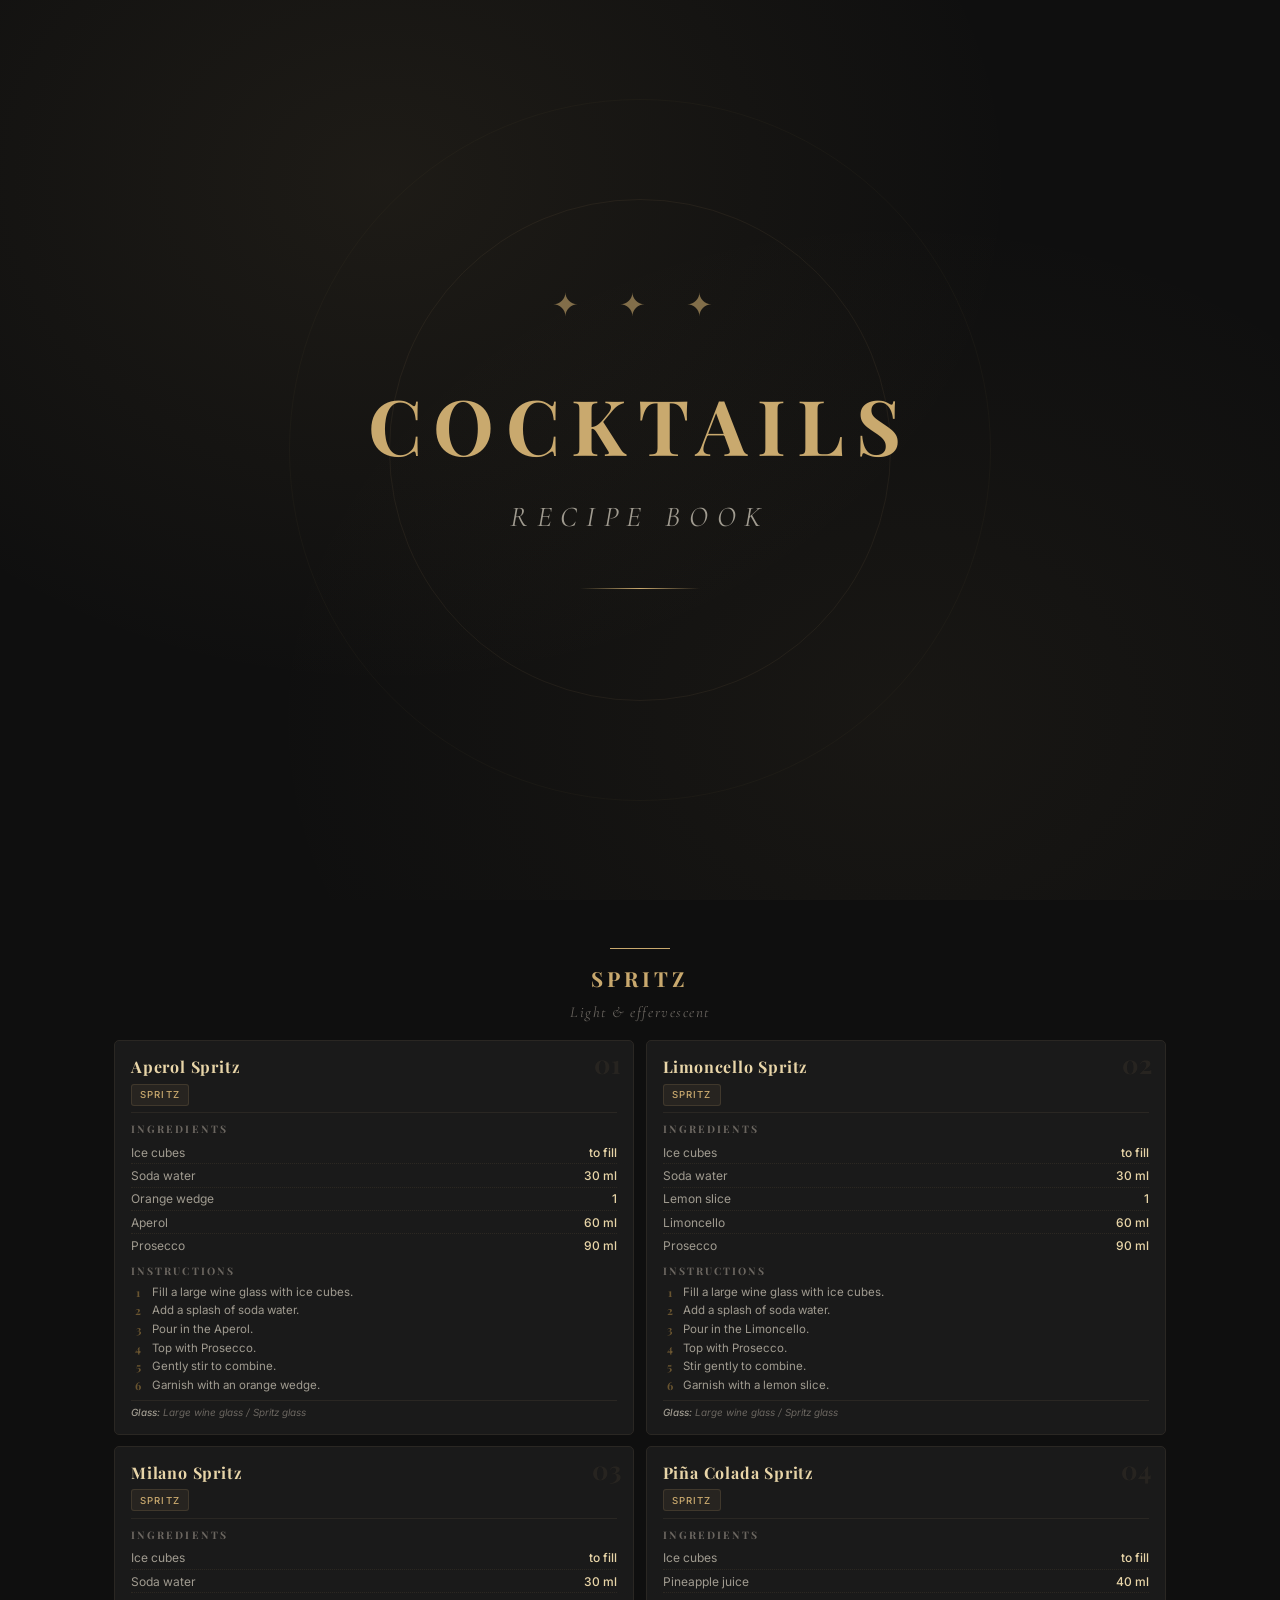
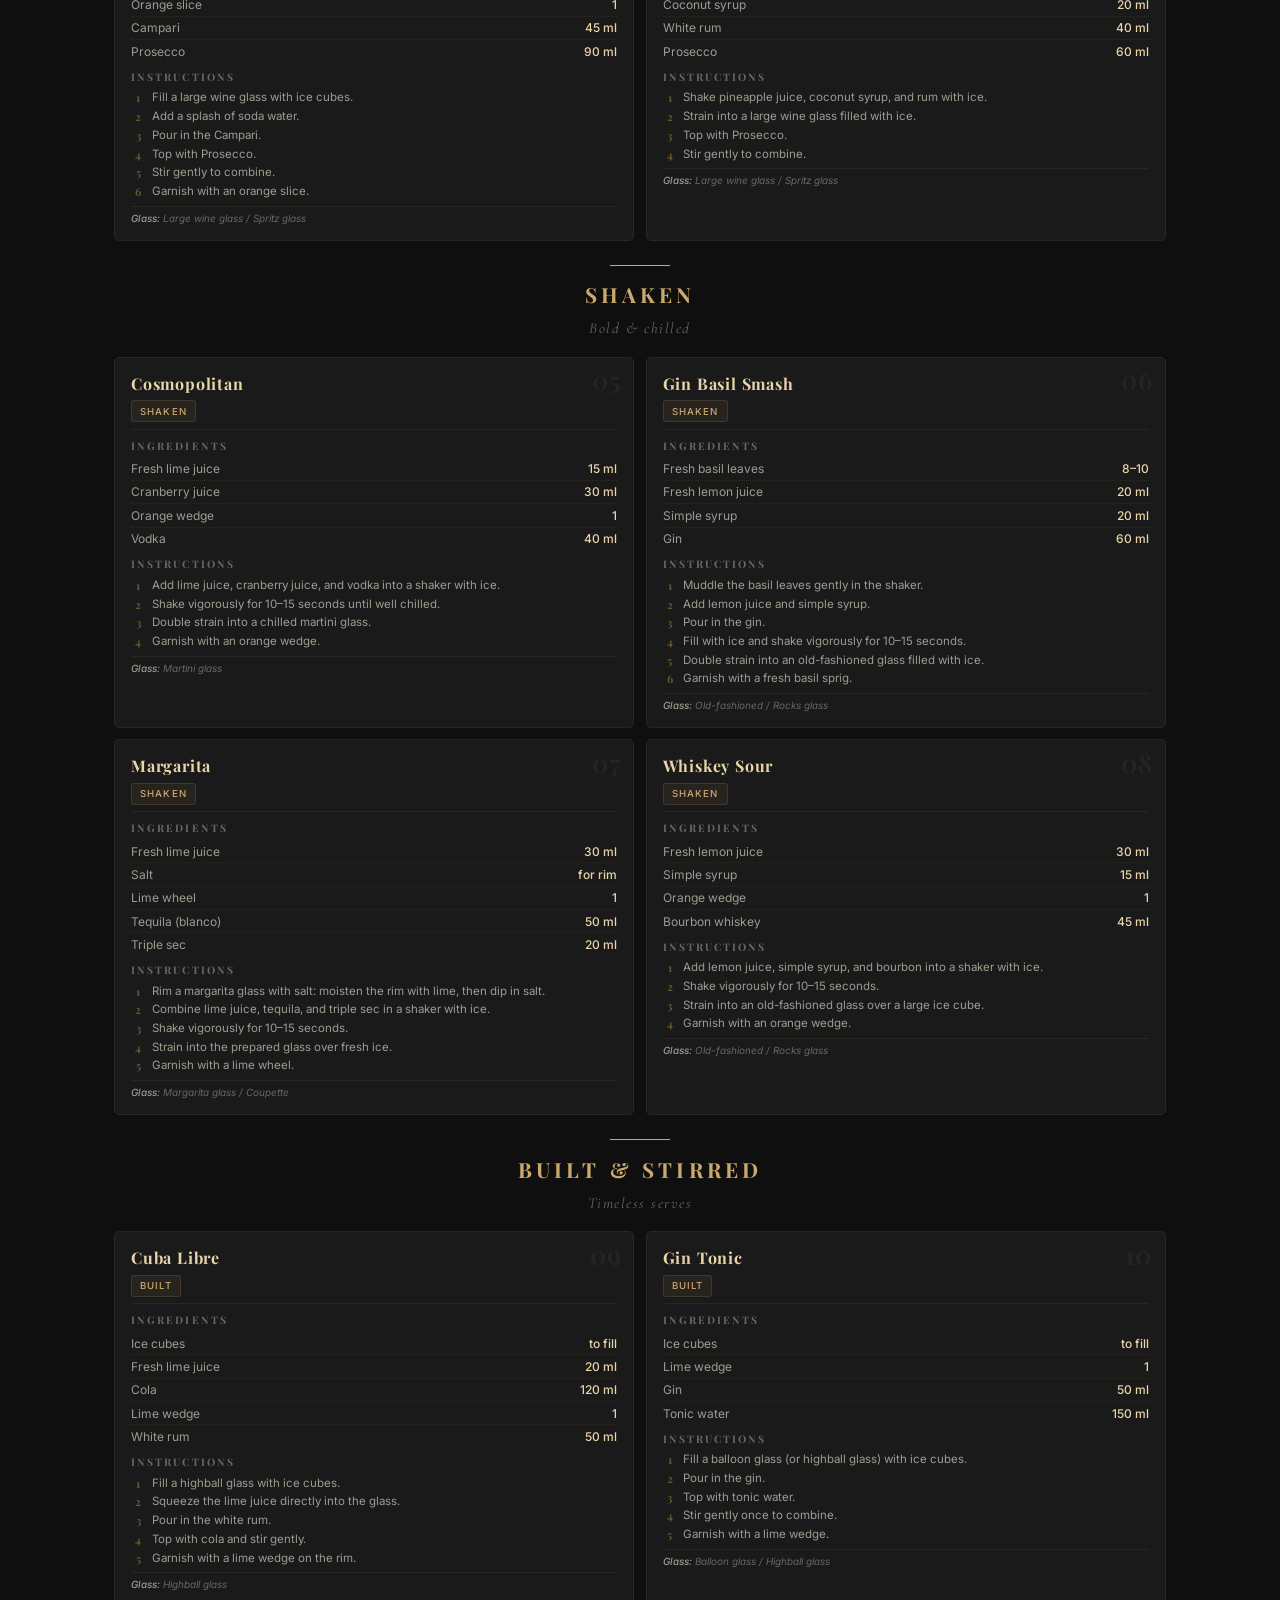
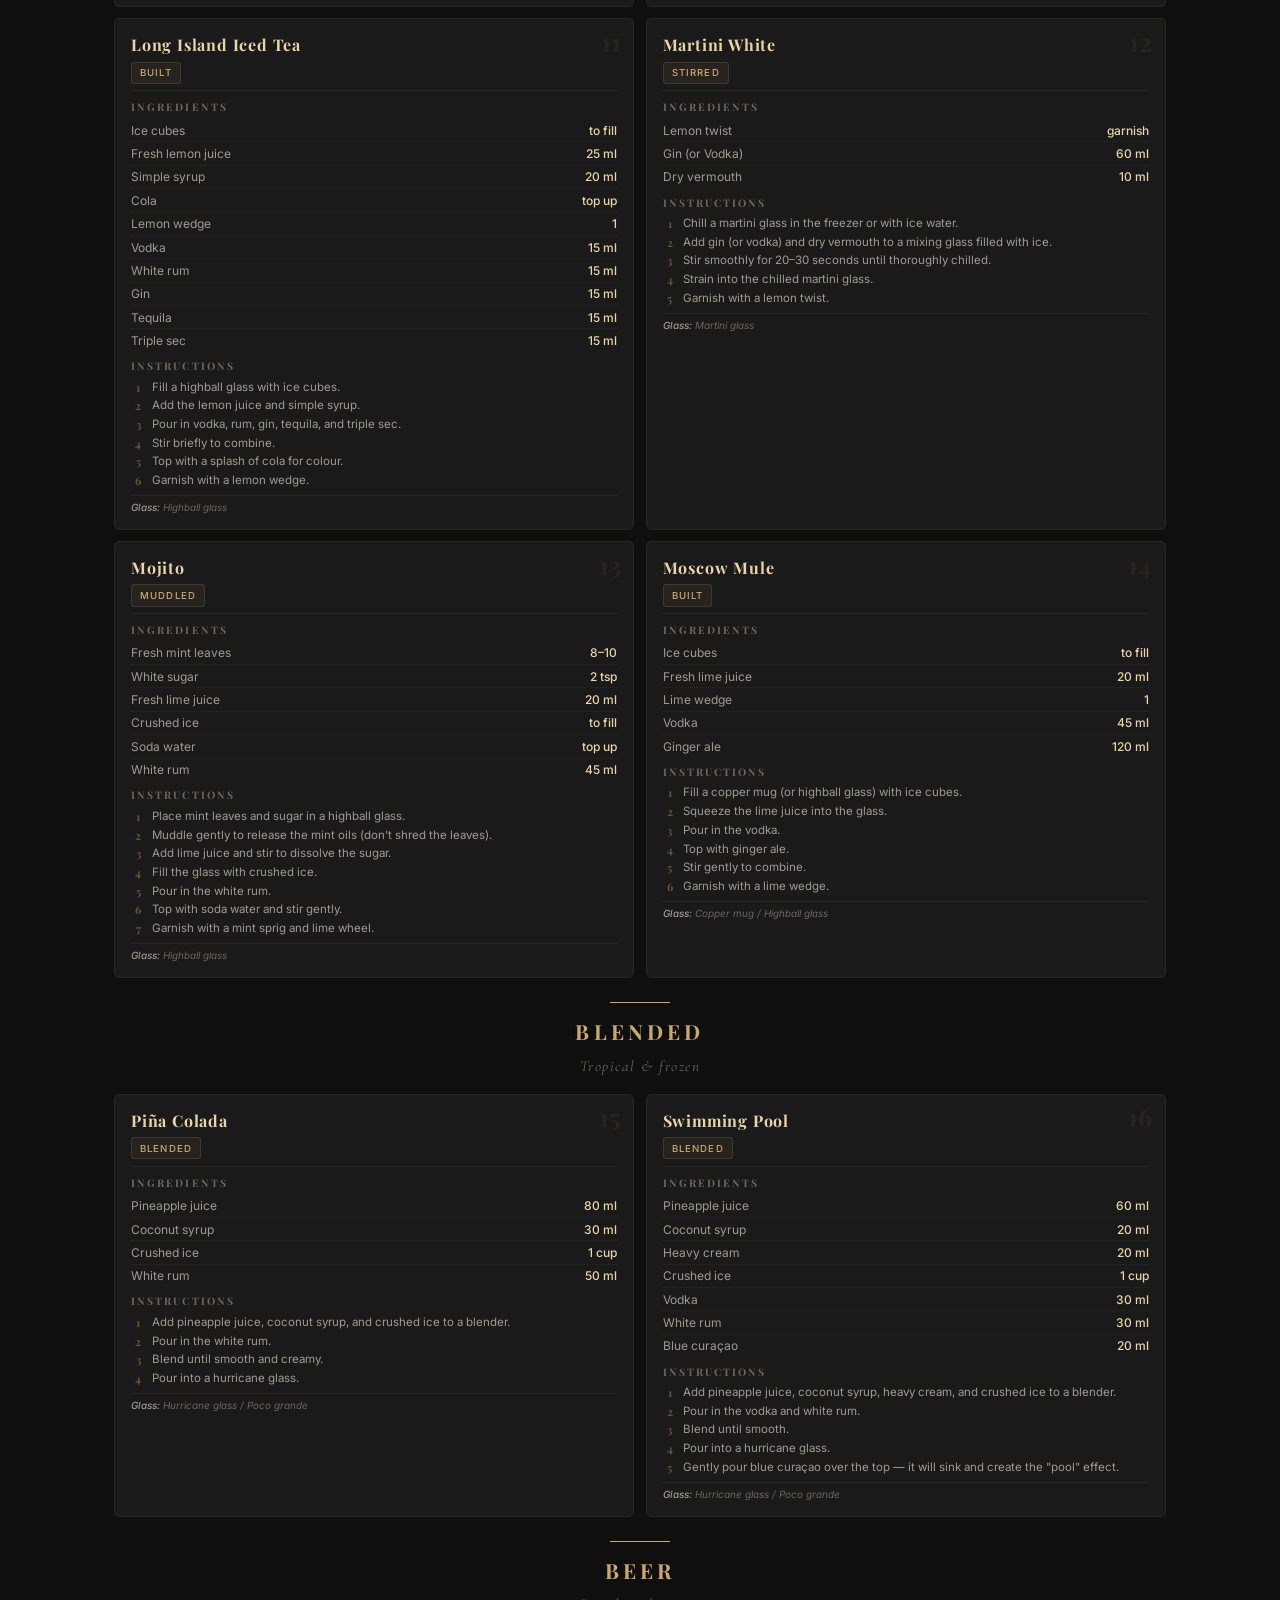
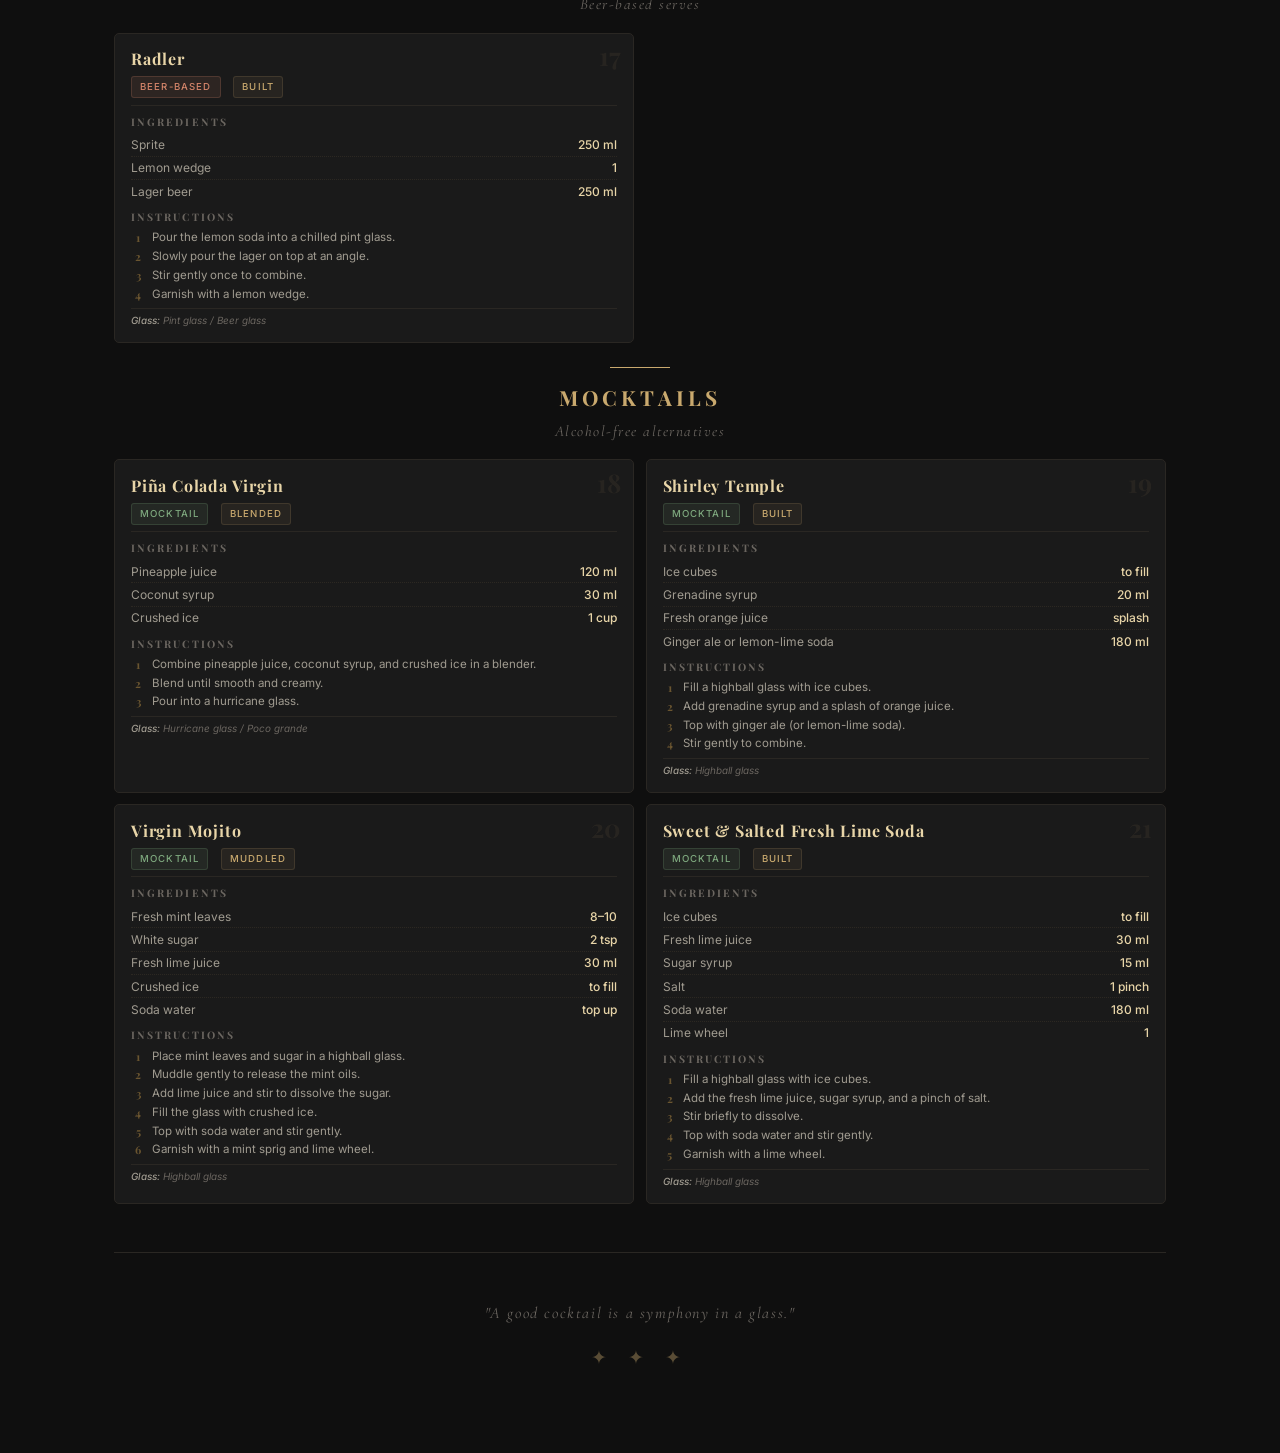
==== commit 92ea1764: "menu: add Milano Spritz (€6.40) to cocktails in V1 and V2" ====
--- a/cocktail_recipes/index.html
+++ b/cocktail_recipes/index.html
@@ -443,10 +443,10 @@
   <!-- ——— RECIPES ——— -->
   <div class="container">
 
-    <!-- ═══ ALCOHOLIC COCKTAILS ═══ -->
+    <!-- ═══ SPRITZ ═══ -->
     <div class="section-header">
-      <h2>Cocktails</h2>
-      <p>Classic &amp; signature serves</p>
+      <h2>Spritz</h2>
+      <p>Light &amp; effervescent</p>
     </div>
 
     <div class="recipe-grid">
@@ -486,9 +486,122 @@
         </div>
       </article>
 
-      <!-- 02 — Cosmopolitan -->
+      <!-- 02 — Limoncello Spritz -->
+      <article class="recipe-card" id="limoncello-spritz">
+        <span class="recipe-number">02</span>
+        <div class="recipe-header">
+          <h2 class="recipe-name">Limoncello Spritz</h2>
+          <div class="recipe-meta">
+            <span class="recipe-tag">Spritz</span>
+          </div>
+        </div>
+        <div class="recipe-body">
+          <div class="recipe-ingredients">
+            <h3>Ingredients</h3>
+            <ul>
+              <li><span class="ingredient-name">Ice cubes</span><span class="ingredient-qty">to fill</span></li>
+              <li><span class="ingredient-name">Soda water</span><span class="ingredient-qty">30 ml</span></li>
+              <li><span class="ingredient-name">Lemon slice</span><span class="ingredient-qty">1</span></li>
+              <li><span class="ingredient-name">Limoncello</span><span class="ingredient-qty">60 ml</span></li>
+              <li><span class="ingredient-name">Prosecco</span><span class="ingredient-qty">90 ml</span></li>
+            </ul>
+          </div>
+          <div class="recipe-instructions">
+            <h3>Instructions</h3>
+            <ol>
+              <li>Fill a large wine glass with ice cubes.</li>
+              <li>Add a splash of soda water.</li>
+              <li>Pour in the Limoncello.</li>
+              <li>Top with Prosecco.</li>
+              <li>Stir gently to combine.</li>
+              <li>Garnish with a lemon slice.</li>
+            </ol>
+            <p class="recipe-glass"><strong>Glass:</strong> Large wine glass / Spritz glass</p>
+          </div>
+        </div>
+      </article>
+
+      <!-- 03 — Milano Spritz -->
+      <article class="recipe-card" id="milano-spritz">
+        <span class="recipe-number">03</span>
+        <div class="recipe-header">
+          <h2 class="recipe-name">Milano Spritz</h2>
+          <div class="recipe-meta">
+            <span class="recipe-tag">Spritz</span>
+          </div>
+        </div>
+        <div class="recipe-body">
+          <div class="recipe-ingredients">
+            <h3>Ingredients</h3>
+            <ul>
+              <li><span class="ingredient-name">Ice cubes</span><span class="ingredient-qty">to fill</span></li>
+              <li><span class="ingredient-name">Soda water</span><span class="ingredient-qty">30 ml</span></li>
+              <li><span class="ingredient-name">Orange slice</span><span class="ingredient-qty">1</span></li>
+              <li><span class="ingredient-name">Campari</span><span class="ingredient-qty">45 ml</span></li>
+              <li><span class="ingredient-name">Prosecco</span><span class="ingredient-qty">90 ml</span></li>
+            </ul>
+          </div>
+          <div class="recipe-instructions">
+            <h3>Instructions</h3>
+            <ol>
+              <li>Fill a large wine glass with ice cubes.</li>
+              <li>Add a splash of soda water.</li>
+              <li>Pour in the Campari.</li>
+              <li>Top with Prosecco.</li>
+              <li>Stir gently to combine.</li>
+              <li>Garnish with an orange slice.</li>
+            </ol>
+            <p class="recipe-glass"><strong>Glass:</strong> Large wine glass / Spritz glass</p>
+          </div>
+        </div>
+      </article>
+
+      <!-- 04 — Piña Colada Spritz -->
+      <article class="recipe-card" id="pina-colada-spritz">
+        <span class="recipe-number">04</span>
+        <div class="recipe-header">
+          <h2 class="recipe-name">Piña Colada Spritz</h2>
+          <div class="recipe-meta">
+            <span class="recipe-tag">Spritz</span>
+          </div>
+        </div>
+        <div class="recipe-body">
+          <div class="recipe-ingredients">
+            <h3>Ingredients</h3>
+            <ul>
+              <li><span class="ingredient-name">Ice cubes</span><span class="ingredient-qty">to fill</span></li>
+              <li><span class="ingredient-name">Pineapple juice</span><span class="ingredient-qty">40 ml</span></li>
+              <li><span class="ingredient-name">Coconut syrup</span><span class="ingredient-qty">20 ml</span></li>
+              <li><span class="ingredient-name">White rum</span><span class="ingredient-qty">40 ml</span></li>
+              <li><span class="ingredient-name">Prosecco</span><span class="ingredient-qty">60 ml</span></li>
+            </ul>
+          </div>
+          <div class="recipe-instructions">
+            <h3>Instructions</h3>
+            <ol>
+              <li>Shake pineapple juice, coconut syrup, and rum with ice.</li>
+              <li>Strain into a large wine glass filled with ice.</li>
+              <li>Top with Prosecco.</li>
+              <li>Stir gently to combine.</li>
+            </ol>
+            <p class="recipe-glass"><strong>Glass:</strong> Large wine glass / Spritz glass</p>
+          </div>
+        </div>
+      </article>
+
+    </div><!-- /recipe-grid -->
+
+    <!-- ═══ SHAKEN COCKTAILS ═══ -->
+    <div class="section-header">
+      <h2>Shaken</h2>
+      <p>Bold &amp; chilled</p>
+    </div>
+
+    <div class="recipe-grid">
+
+      <!-- 05 — Cosmopolitan -->
       <article class="recipe-card" id="cosmopolitan">
-        <span class="recipe-number">02</span>
+        <span class="recipe-number">05</span>
         <div class="recipe-header">
           <h2 class="recipe-name">Cosmopolitan</h2>
           <div class="recipe-meta">
@@ -518,43 +631,9 @@
         </div>
       </article>
 
-      <!-- 03 — Cuba Libre -->
-      <article class="recipe-card" id="cuba-libre">
-        <span class="recipe-number">03</span>
-        <div class="recipe-header">
-          <h2 class="recipe-name">Cuba Libre</h2>
-          <div class="recipe-meta">
-            <span class="recipe-tag">Built</span>
-          </div>
-        </div>
-        <div class="recipe-body">
-          <div class="recipe-ingredients">
-            <h3>Ingredients</h3>
-            <ul>
-              <li><span class="ingredient-name">Ice cubes</span><span class="ingredient-qty">to fill</span></li>
-              <li><span class="ingredient-name">Fresh lime juice</span><span class="ingredient-qty">20 ml</span></li>
-              <li><span class="ingredient-name">Cola</span><span class="ingredient-qty">120 ml</span></li>
-              <li><span class="ingredient-name">Lime wedge</span><span class="ingredient-qty">1</span></li>
-              <li><span class="ingredient-name">White rum</span><span class="ingredient-qty">50 ml</span></li>
-            </ul>
-          </div>
-          <div class="recipe-instructions">
-            <h3>Instructions</h3>
-            <ol>
-              <li>Fill a highball glass with ice cubes.</li>
-              <li>Squeeze the lime juice directly into the glass.</li>
-              <li>Pour in the white rum.</li>
-              <li>Top with cola and stir gently.</li>
-              <li>Garnish with a lime wedge on the rim.</li>
-            </ol>
-            <p class="recipe-glass"><strong>Glass:</strong> Highball glass</p>
-          </div>
-        </div>
-      </article>
-
-      <!-- 04 — Gin Basil Smash -->
+      <!-- 06 — Gin Basil Smash -->
       <article class="recipe-card" id="gin-basil-smash">
-        <span class="recipe-number">04</span>
+        <span class="recipe-number">06</span>
         <div class="recipe-header">
           <h2 class="recipe-name">Gin Basil Smash</h2>
           <div class="recipe-meta">
@@ -586,13 +665,89 @@
         </div>
       </article>
 
-      <!-- 05 — Limoncello Spritz -->
-      <article class="recipe-card" id="limoncello-spritz">
-        <span class="recipe-number">05</span>
-        <div class="recipe-header">
-          <h2 class="recipe-name">Limoncello Spritz</h2>
-          <div class="recipe-meta">
-            <span class="recipe-tag">Spritz</span>
+      <!-- 07 — Margarita -->
+      <article class="recipe-card" id="margarita">
+        <span class="recipe-number">07</span>
+        <div class="recipe-header">
+          <h2 class="recipe-name">Margarita</h2>
+          <div class="recipe-meta">
+            <span class="recipe-tag">Shaken</span>
+          </div>
+        </div>
+        <div class="recipe-body">
+          <div class="recipe-ingredients">
+            <h3>Ingredients</h3>
+            <ul>
+              <li><span class="ingredient-name">Fresh lime juice</span><span class="ingredient-qty">30 ml</span></li>
+              <li><span class="ingredient-name">Salt</span><span class="ingredient-qty">for rim</span></li>
+              <li><span class="ingredient-name">Lime wheel</span><span class="ingredient-qty">1</span></li>
+              <li><span class="ingredient-name">Tequila (blanco)</span><span class="ingredient-qty">50 ml</span></li>
+              <li><span class="ingredient-name">Triple sec</span><span class="ingredient-qty">20 ml</span></li>
+            </ul>
+          </div>
+          <div class="recipe-instructions">
+            <h3>Instructions</h3>
+            <ol>
+              <li>Rim a margarita glass with salt: moisten the rim with lime, then dip in salt.</li>
+              <li>Combine lime juice, tequila, and triple sec in a shaker with ice.</li>
+              <li>Shake vigorously for 10–15 seconds.</li>
+              <li>Strain into the prepared glass over fresh ice.</li>
+              <li>Garnish with a lime wheel.</li>
+            </ol>
+            <p class="recipe-glass"><strong>Glass:</strong> Margarita glass / Coupette</p>
+          </div>
+        </div>
+      </article>
+
+      <!-- 08 — Whiskey Sour -->
+      <article class="recipe-card" id="whiskey-sour">
+        <span class="recipe-number">08</span>
+        <div class="recipe-header">
+          <h2 class="recipe-name">Whiskey Sour</h2>
+          <div class="recipe-meta">
+            <span class="recipe-tag">Shaken</span>
+          </div>
+        </div>
+        <div class="recipe-body">
+          <div class="recipe-ingredients">
+            <h3>Ingredients</h3>
+            <ul>
+              <li><span class="ingredient-name">Fresh lemon juice</span><span class="ingredient-qty">30 ml</span></li>
+              <li><span class="ingredient-name">Simple syrup</span><span class="ingredient-qty">15 ml</span></li>
+              <li><span class="ingredient-name">Orange wedge</span><span class="ingredient-qty">1</span></li>
+              <li><span class="ingredient-name">Bourbon whiskey</span><span class="ingredient-qty">45 ml</span></li>
+            </ul>
+          </div>
+          <div class="recipe-instructions">
+            <h3>Instructions</h3>
+            <ol>
+              <li>Add lemon juice, simple syrup, and bourbon into a shaker with ice.</li>
+              <li>Shake vigorously for 10–15 seconds.</li>
+              <li>Strain into an old-fashioned glass over a large ice cube.</li>
+              <li>Garnish with an orange wedge.</li>
+            </ol>
+            <p class="recipe-glass"><strong>Glass:</strong> Old-fashioned / Rocks glass</p>
+          </div>
+        </div>
+      </article>
+
+    </div><!-- /recipe-grid -->
+
+    <!-- ═══ BUILT & STIRRED ═══ -->
+    <div class="section-header">
+      <h2>Built &amp; Stirred</h2>
+      <p>Timeless serves</p>
+    </div>
+
+    <div class="recipe-grid">
+
+      <!-- 09 — Cuba Libre -->
+      <article class="recipe-card" id="cuba-libre">
+        <span class="recipe-number">09</span>
+        <div class="recipe-header">
+          <h2 class="recipe-name">Cuba Libre</h2>
+          <div class="recipe-meta">
+            <span class="recipe-tag">Built</span>
           </div>
         </div>
         <div class="recipe-body">
@@ -600,31 +755,62 @@
             <h3>Ingredients</h3>
             <ul>
               <li><span class="ingredient-name">Ice cubes</span><span class="ingredient-qty">to fill</span></li>
-              <li><span class="ingredient-name">Soda water</span><span class="ingredient-qty">30 ml</span></li>
-              <li><span class="ingredient-name">Lemon slice</span><span class="ingredient-qty">1</span></li>
-              <li><span class="ingredient-name">Fresh mint sprig</span><span class="ingredient-qty">1</span></li>
-              <li><span class="ingredient-name">Limoncello</span><span class="ingredient-qty">60 ml</span></li>
-              <li><span class="ingredient-name">Prosecco</span><span class="ingredient-qty">90 ml</span></li>
-            </ul>
-          </div>
-          <div class="recipe-instructions">
-            <h3>Instructions</h3>
-            <ol>
-              <li>Fill a large wine glass with ice cubes.</li>
-              <li>Add a splash of soda water.</li>
-              <li>Pour in the Limoncello.</li>
-              <li>Top with Prosecco.</li>
-              <li>Stir gently to combine.</li>
-              <li>Garnish with a lemon slice and mint sprig.</li>
-            </ol>
-            <p class="recipe-glass"><strong>Glass:</strong> Large wine glass / Spritz glass</p>
-          </div>
-        </div>
-      </article>
-
-      <!-- 06 — Long Island Iced Tea -->
+              <li><span class="ingredient-name">Fresh lime juice</span><span class="ingredient-qty">20 ml</span></li>
+              <li><span class="ingredient-name">Cola</span><span class="ingredient-qty">120 ml</span></li>
+              <li><span class="ingredient-name">Lime wedge</span><span class="ingredient-qty">1</span></li>
+              <li><span class="ingredient-name">White rum</span><span class="ingredient-qty">50 ml</span></li>
+            </ul>
+          </div>
+          <div class="recipe-instructions">
+            <h3>Instructions</h3>
+            <ol>
+              <li>Fill a highball glass with ice cubes.</li>
+              <li>Squeeze the lime juice directly into the glass.</li>
+              <li>Pour in the white rum.</li>
+              <li>Top with cola and stir gently.</li>
+              <li>Garnish with a lime wedge on the rim.</li>
+            </ol>
+            <p class="recipe-glass"><strong>Glass:</strong> Highball glass</p>
+          </div>
+        </div>
+      </article>
+
+      <!-- 10 — Gin Tonic -->
+      <article class="recipe-card" id="gin-tonic">
+        <span class="recipe-number">10</span>
+        <div class="recipe-header">
+          <h2 class="recipe-name">Gin Tonic</h2>
+          <div class="recipe-meta">
+            <span class="recipe-tag">Built</span>
+          </div>
+        </div>
+        <div class="recipe-body">
+          <div class="recipe-ingredients">
+            <h3>Ingredients</h3>
+            <ul>
+              <li><span class="ingredient-name">Ice cubes</span><span class="ingredient-qty">to fill</span></li>
+              <li><span class="ingredient-name">Lime wedge</span><span class="ingredient-qty">1</span></li>
+              <li><span class="ingredient-name">Gin</span><span class="ingredient-qty">50 ml</span></li>
+              <li><span class="ingredient-name">Tonic water</span><span class="ingredient-qty">150 ml</span></li>
+            </ul>
+          </div>
+          <div class="recipe-instructions">
+            <h3>Instructions</h3>
+            <ol>
+              <li>Fill a balloon glass (or highball glass) with ice cubes.</li>
+              <li>Pour in the gin.</li>
+              <li>Top with tonic water.</li>
+              <li>Stir gently once to combine.</li>
+              <li>Garnish with a lime wedge.</li>
+            </ol>
+            <p class="recipe-glass"><strong>Glass:</strong> Balloon glass / Highball glass</p>
+          </div>
+        </div>
+      </article>
+
+      <!-- 11 — Long Island Iced Tea -->
       <article class="recipe-card" id="long-island-iced-tea">
-        <span class="recipe-number">06</span>
+        <span class="recipe-number">11</span>
         <div class="recipe-header">
           <h2 class="recipe-name">Long Island Iced Tea</h2>
           <div class="recipe-meta">
@@ -662,78 +848,9 @@
         </div>
       </article>
 
-      <!-- 07 — Margarita -->
-      <article class="recipe-card" id="margarita">
-        <span class="recipe-number">07</span>
-        <div class="recipe-header">
-          <h2 class="recipe-name">Margarita</h2>
-          <div class="recipe-meta">
-            <span class="recipe-tag">Shaken</span>
-          </div>
-        </div>
-        <div class="recipe-body">
-          <div class="recipe-ingredients">
-            <h3>Ingredients</h3>
-            <ul>
-              <li><span class="ingredient-name">Fresh lime juice</span><span class="ingredient-qty">30 ml</span></li>
-              <li><span class="ingredient-name">Salt</span><span class="ingredient-qty">for rim</span></li>
-              <li><span class="ingredient-name">Lime wheel</span><span class="ingredient-qty">1</span></li>
-              <li><span class="ingredient-name">Tequila (blanco)</span><span class="ingredient-qty">50 ml</span></li>
-              <li><span class="ingredient-name">Triple sec</span><span class="ingredient-qty">20 ml</span></li>
-            </ul>
-          </div>
-          <div class="recipe-instructions">
-            <h3>Instructions</h3>
-            <ol>
-              <li>Rim a margarita glass with salt: moisten the rim with lime, then dip in salt.</li>
-              <li>Combine lime juice, tequila, and triple sec in a shaker with ice.</li>
-              <li>Shake vigorously for 10–15 seconds.</li>
-              <li>Strain into the prepared glass over fresh ice.</li>
-              <li>Garnish with a lime wheel.</li>
-            </ol>
-            <p class="recipe-glass"><strong>Glass:</strong> Margarita glass / Coupette</p>
-          </div>
-        </div>
-      </article>
-
-      <!-- 08 — Moscow Mule -->
-      <article class="recipe-card" id="moscow-mule">
-        <span class="recipe-number">08</span>
-        <div class="recipe-header">
-          <h2 class="recipe-name">Moscow Mule</h2>
-          <div class="recipe-meta">
-            <span class="recipe-tag">Built</span>
-          </div>
-        </div>
-        <div class="recipe-body">
-          <div class="recipe-ingredients">
-            <h3>Ingredients</h3>
-            <ul>
-              <li><span class="ingredient-name">Ice cubes</span><span class="ingredient-qty">to fill</span></li>
-              <li><span class="ingredient-name">Fresh lime juice</span><span class="ingredient-qty">20 ml</span></li>
-              <li><span class="ingredient-name">Lime wedge</span><span class="ingredient-qty">1</span></li>
-              <li><span class="ingredient-name">Vodka</span><span class="ingredient-qty">45 ml</span></li>
-              <li><span class="ingredient-name">Ginger ale</span><span class="ingredient-qty">120 ml</span></li>
-            </ul>
-          </div>
-          <div class="recipe-instructions">
-            <h3>Instructions</h3>
-            <ol>
-              <li>Fill a copper mug (or highball glass) with ice cubes.</li>
-              <li>Squeeze the lime juice into the glass.</li>
-              <li>Pour in the vodka.</li>
-              <li>Top with ginger ale.</li>
-              <li>Stir gently to combine.</li>
-              <li>Garnish with a lime wedge.</li>
-            </ol>
-            <p class="recipe-glass"><strong>Glass:</strong> Copper mug / Highball glass</p>
-          </div>
-        </div>
-      </article>
-
-      <!-- 09 — Martini White -->
+      <!-- 12 — Martini White -->
       <article class="recipe-card" id="martini-white">
-        <span class="recipe-number">09</span>
+        <span class="recipe-number">12</span>
         <div class="recipe-header">
           <h2 class="recipe-name">Martini White</h2>
           <div class="recipe-meta">
@@ -763,9 +880,9 @@
         </div>
       </article>
 
-      <!-- 10 — Mojito -->
+      <!-- 13 — Mojito -->
       <article class="recipe-card" id="mojito">
-        <span class="recipe-number">10</span>
+        <span class="recipe-number">13</span>
         <div class="recipe-header">
           <h2 class="recipe-name">Mojito</h2>
           <div class="recipe-meta">
@@ -800,9 +917,54 @@
         </div>
       </article>
 
-      <!-- 11 — Piña Colada -->
+      <!-- 14 — Moscow Mule -->
+      <article class="recipe-card" id="moscow-mule">
+        <span class="recipe-number">14</span>
+        <div class="recipe-header">
+          <h2 class="recipe-name">Moscow Mule</h2>
+          <div class="recipe-meta">
+            <span class="recipe-tag">Built</span>
+          </div>
+        </div>
+        <div class="recipe-body">
+          <div class="recipe-ingredients">
+            <h3>Ingredients</h3>
+            <ul>
+              <li><span class="ingredient-name">Ice cubes</span><span class="ingredient-qty">to fill</span></li>
+              <li><span class="ingredient-name">Fresh lime juice</span><span class="ingredient-qty">20 ml</span></li>
+              <li><span class="ingredient-name">Lime wedge</span><span class="ingredient-qty">1</span></li>
+              <li><span class="ingredient-name">Vodka</span><span class="ingredient-qty">45 ml</span></li>
+              <li><span class="ingredient-name">Ginger ale</span><span class="ingredient-qty">120 ml</span></li>
+            </ul>
+          </div>
+          <div class="recipe-instructions">
+            <h3>Instructions</h3>
+            <ol>
+              <li>Fill a copper mug (or highball glass) with ice cubes.</li>
+              <li>Squeeze the lime juice into the glass.</li>
+              <li>Pour in the vodka.</li>
+              <li>Top with ginger ale.</li>
+              <li>Stir gently to combine.</li>
+              <li>Garnish with a lime wedge.</li>
+            </ol>
+            <p class="recipe-glass"><strong>Glass:</strong> Copper mug / Highball glass</p>
+          </div>
+        </div>
+      </article>
+
+    </div><!-- /recipe-grid -->
+
+    <!-- ═══ BLENDED & FROZEN ═══ -->
+    <div class="section-header">
+      <h2>Blended</h2>
+      <p>Tropical &amp; frozen</p>
+    </div>
+
+    <div class="recipe-grid">
+
+      <!-- 15 — Piña Colada -->
       <article class="recipe-card" id="pina-colada">
-        <span class="recipe-number">11</span>
+        <span class="recipe-number">15</span>
         <div class="recipe-header">
           <h2 class="recipe-name">Piña Colada</h2>
           <div class="recipe-meta">
@@ -832,42 +994,9 @@
         </div>
       </article>
 
-      <!-- 12 — Piña Colada Spritz -->
-      <article class="recipe-card" id="pina-colada-spritz">
-        <span class="recipe-number">12</span>
-        <div class="recipe-header">
-          <h2 class="recipe-name">Piña Colada Spritz</h2>
-          <div class="recipe-meta">
-            <span class="recipe-tag">Spritz</span>
-          </div>
-        </div>
-        <div class="recipe-body">
-          <div class="recipe-ingredients">
-            <h3>Ingredients</h3>
-            <ul>
-              <li><span class="ingredient-name">Ice cubes</span><span class="ingredient-qty">to fill</span></li>
-              <li><span class="ingredient-name">Pineapple juice</span><span class="ingredient-qty">40 ml</span></li>
-              <li><span class="ingredient-name">Coconut syrup</span><span class="ingredient-qty">20 ml</span></li>
-              <li><span class="ingredient-name">White rum</span><span class="ingredient-qty">40 ml</span></li>
-              <li><span class="ingredient-name">Prosecco</span><span class="ingredient-qty">60 ml</span></li>
-            </ul>
-          </div>
-          <div class="recipe-instructions">
-            <h3>Instructions</h3>
-            <ol>
-              <li>Shake pineapple juice, coconut syrup, and rum with ice.</li>
-              <li>Strain into a large wine glass filled with ice.</li>
-              <li>Top with Prosecco.</li>
-              <li>Stir gently to combine.</li>
-            </ol>
-            <p class="recipe-glass"><strong>Glass:</strong> Large wine glass / Spritz glass</p>
-          </div>
-        </div>
-      </article>
-
-      <!-- 13 — Swimming Pool -->
+      <!-- 16 — Swimming Pool -->
       <article class="recipe-card" id="swimming-pool">
-        <span class="recipe-number">13</span>
+        <span class="recipe-number">16</span>
         <div class="recipe-header">
           <h2 class="recipe-name">Swimming Pool</h2>
           <div class="recipe-meta">
@@ -901,41 +1030,19 @@
         </div>
       </article>
 
-      <!-- 14 — Whiskey Sour -->
-      <article class="recipe-card" id="whiskey-sour">
-        <span class="recipe-number">14</span>
-        <div class="recipe-header">
-          <h2 class="recipe-name">Whiskey Sour</h2>
-          <div class="recipe-meta">
-            <span class="recipe-tag">Shaken</span>
-          </div>
-        </div>
-        <div class="recipe-body">
-          <div class="recipe-ingredients">
-            <h3>Ingredients</h3>
-            <ul>
-              <li><span class="ingredient-name">Fresh lemon juice</span><span class="ingredient-qty">30 ml</span></li>
-              <li><span class="ingredient-name">Simple syrup</span><span class="ingredient-qty">15 ml</span></li>
-              <li><span class="ingredient-name">Orange wedge</span><span class="ingredient-qty">1</span></li>
-              <li><span class="ingredient-name">Bourbon whiskey</span><span class="ingredient-qty">45 ml</span></li>
-            </ul>
-          </div>
-          <div class="recipe-instructions">
-            <h3>Instructions</h3>
-            <ol>
-              <li>Add lemon juice, simple syrup, and bourbon into a shaker with ice.</li>
-              <li>Shake vigorously for 10–15 seconds.</li>
-              <li>Strain into an old-fashioned glass over a large ice cube.</li>
-              <li>Garnish with an orange wedge.</li>
-            </ol>
-            <p class="recipe-glass"><strong>Glass:</strong> Old-fashioned / Rocks glass</p>
-          </div>
-        </div>
-      </article>
-
-      <!-- 18 — Radler -->
+    </div><!-- /recipe-grid -->
+
+    <!-- ═══ BEER-BASED ═══ -->
+    <div class="section-header">
+      <h2>Beer</h2>
+      <p>Beer-based serves</p>
+    </div>
+
+    <div class="recipe-grid">
+
+      <!-- 17 — Radler -->
       <article class="recipe-card" id="radler">
-        <span class="recipe-number">18</span>
+        <span class="recipe-number">17</span>
         <div class="recipe-header">
           <h2 class="recipe-name">Radler</h2>
           <div class="recipe-meta">
@@ -947,7 +1054,7 @@
           <div class="recipe-ingredients">
             <h3>Ingredients</h3>
             <ul>
-              <li><span class="ingredient-name">Lemon soda (or lemonade)</span><span class="ingredient-qty">250 ml</span></li>
+              <li><span class="ingredient-name">Sprite</span><span class="ingredient-qty">250 ml</span></li>
               <li><span class="ingredient-name">Lemon wedge</span><span class="ingredient-qty">1</span></li>
               <li><span class="ingredient-name">Lager beer</span><span class="ingredient-qty">250 ml</span></li>
             </ul>
@@ -975,9 +1082,9 @@
 
     <div class="recipe-grid">
 
-      <!-- 15 — Piña Colada Virgin -->
+      <!-- 18 — Piña Colada Virgin -->
       <article class="recipe-card" id="pina-colada-virgin">
-        <span class="recipe-number">15</span>
+        <span class="recipe-number">18</span>
         <div class="recipe-header">
           <h2 class="recipe-name">Piña Colada Virgin</h2>
           <div class="recipe-meta">
@@ -1006,9 +1113,9 @@
         </div>
       </article>
 
-      <!-- 16 — Shirley Temple -->
+      <!-- 19 — Shirley Temple -->
       <article class="recipe-card" id="shirley-temple">
-        <span class="recipe-number">16</span>
+        <span class="recipe-number">19</span>
         <div class="recipe-header">
           <h2 class="recipe-name">Shirley Temple</h2>
           <div class="recipe-meta">
@@ -1039,9 +1146,9 @@
         </div>
       </article>
 
-      <!-- 17 — Virgin Mojito -->
+      <!-- 20 — Virgin Mojito -->
       <article class="recipe-card" id="virgin-mojito">
-        <span class="recipe-number">17</span>
+        <span class="recipe-number">20</span>
         <div class="recipe-header">
           <h2 class="recipe-name">Virgin Mojito</h2>
           <div class="recipe-meta">
@@ -1075,6 +1182,42 @@
         </div>
       </article>
 
+      <!-- 21 — Sweet & Salted Fresh Lime Soda -->
+      <article class="recipe-card" id="sweet-salted-fresh-lime-soda">
+        <span class="recipe-number">21</span>
+        <div class="recipe-header">
+          <h2 class="recipe-name">Sweet &amp; Salted Fresh Lime Soda</h2>
+          <div class="recipe-meta">
+            <span class="recipe-tag mocktail">Mocktail</span>
+            <span class="recipe-tag">Built</span>
+          </div>
+        </div>
+        <div class="recipe-body">
+          <div class="recipe-ingredients">
+            <h3>Ingredients</h3>
+            <ul>
+              <li><span class="ingredient-name">Ice cubes</span><span class="ingredient-qty">to fill</span></li>
+              <li><span class="ingredient-name">Fresh lime juice</span><span class="ingredient-qty">30 ml</span></li>
+              <li><span class="ingredient-name">Sugar syrup</span><span class="ingredient-qty">15 ml</span></li>
+              <li><span class="ingredient-name">Salt</span><span class="ingredient-qty">1 pinch</span></li>
+              <li><span class="ingredient-name">Soda water</span><span class="ingredient-qty">180 ml</span></li>
+              <li><span class="ingredient-name">Lime wheel</span><span class="ingredient-qty">1</span></li>
+            </ul>
+          </div>
+          <div class="recipe-instructions">
+            <h3>Instructions</h3>
+            <ol>
+              <li>Fill a highball glass with ice cubes.</li>
+              <li>Add the fresh lime juice, sugar syrup, and a pinch of salt.</li>
+              <li>Stir briefly to dissolve.</li>
+              <li>Top with soda water and stir gently.</li>
+              <li>Garnish with a lime wheel.</li>
+            </ol>
+            <p class="recipe-glass"><strong>Glass:</strong> Highball glass</p>
+          </div>
+        </div>
+      </article>
+
     </div><!-- /recipe-grid -->
 
     <!-- ——— FOOTER ——— -->
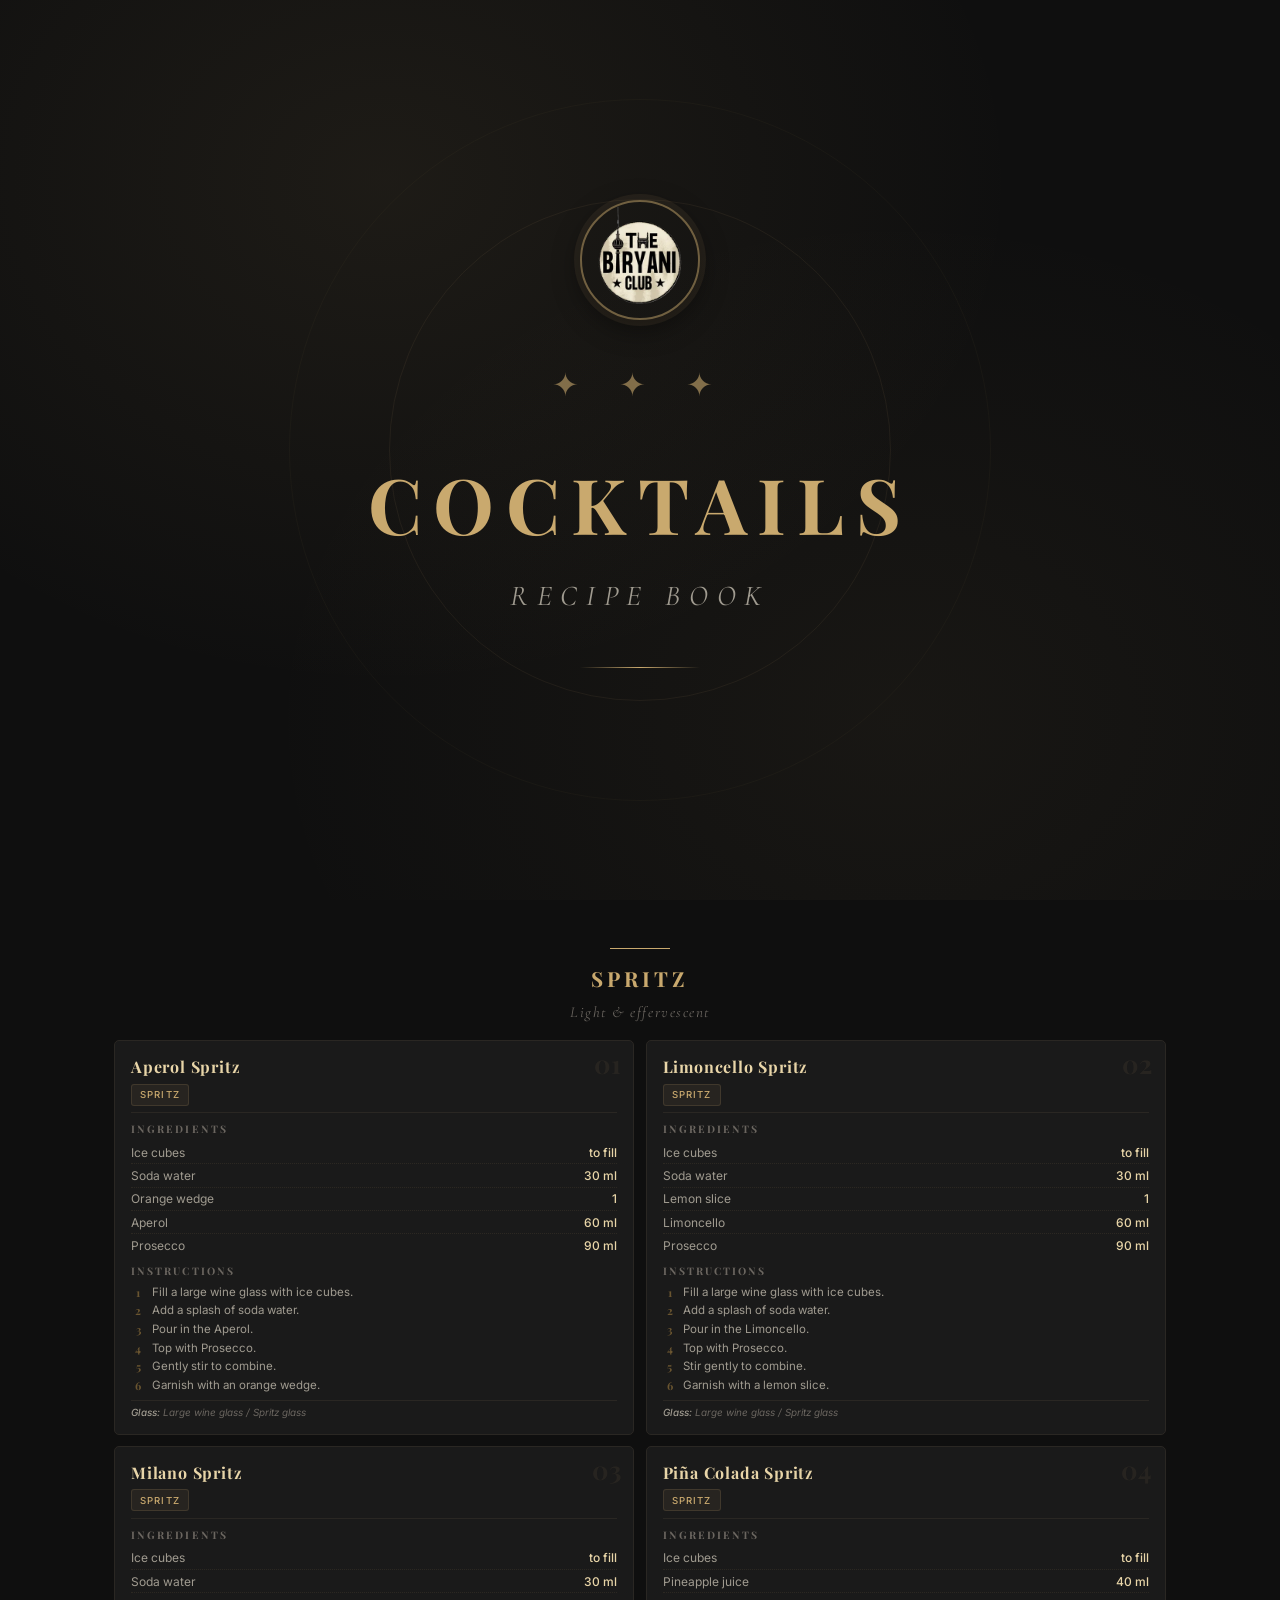
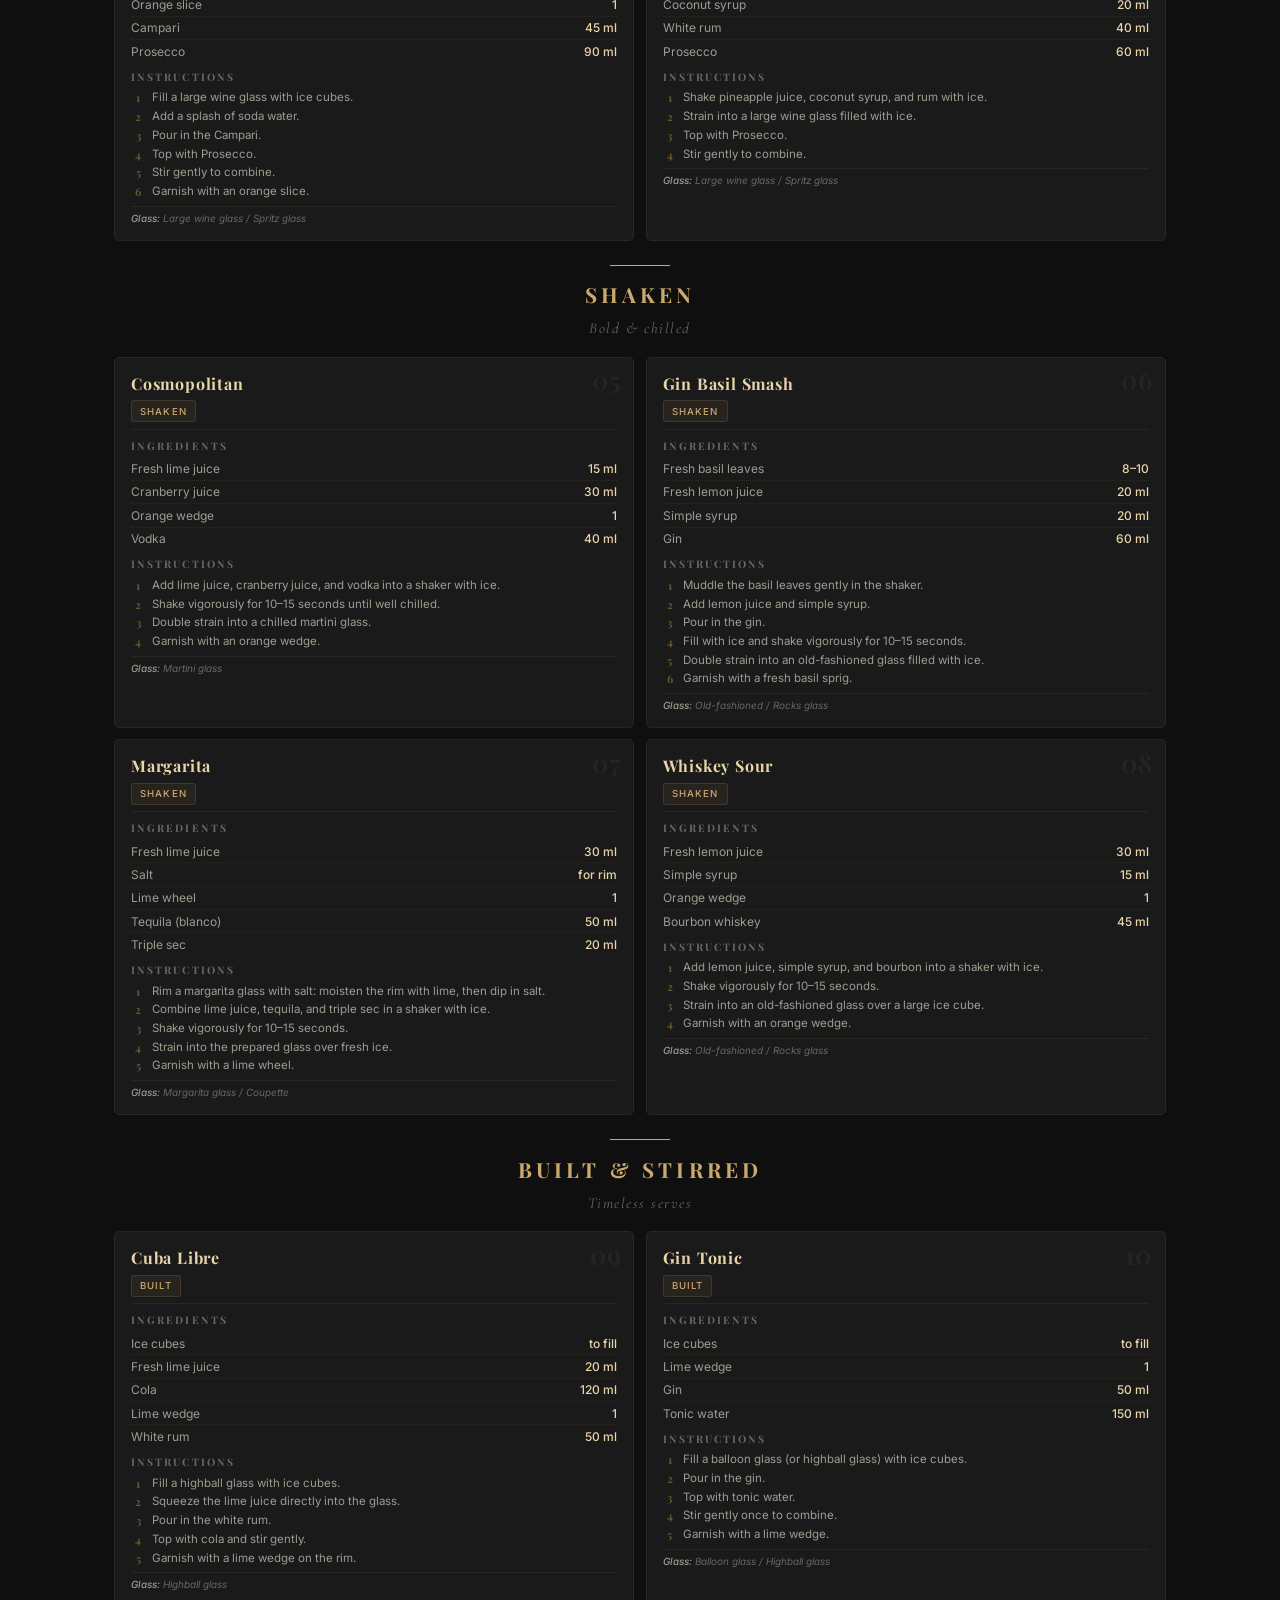
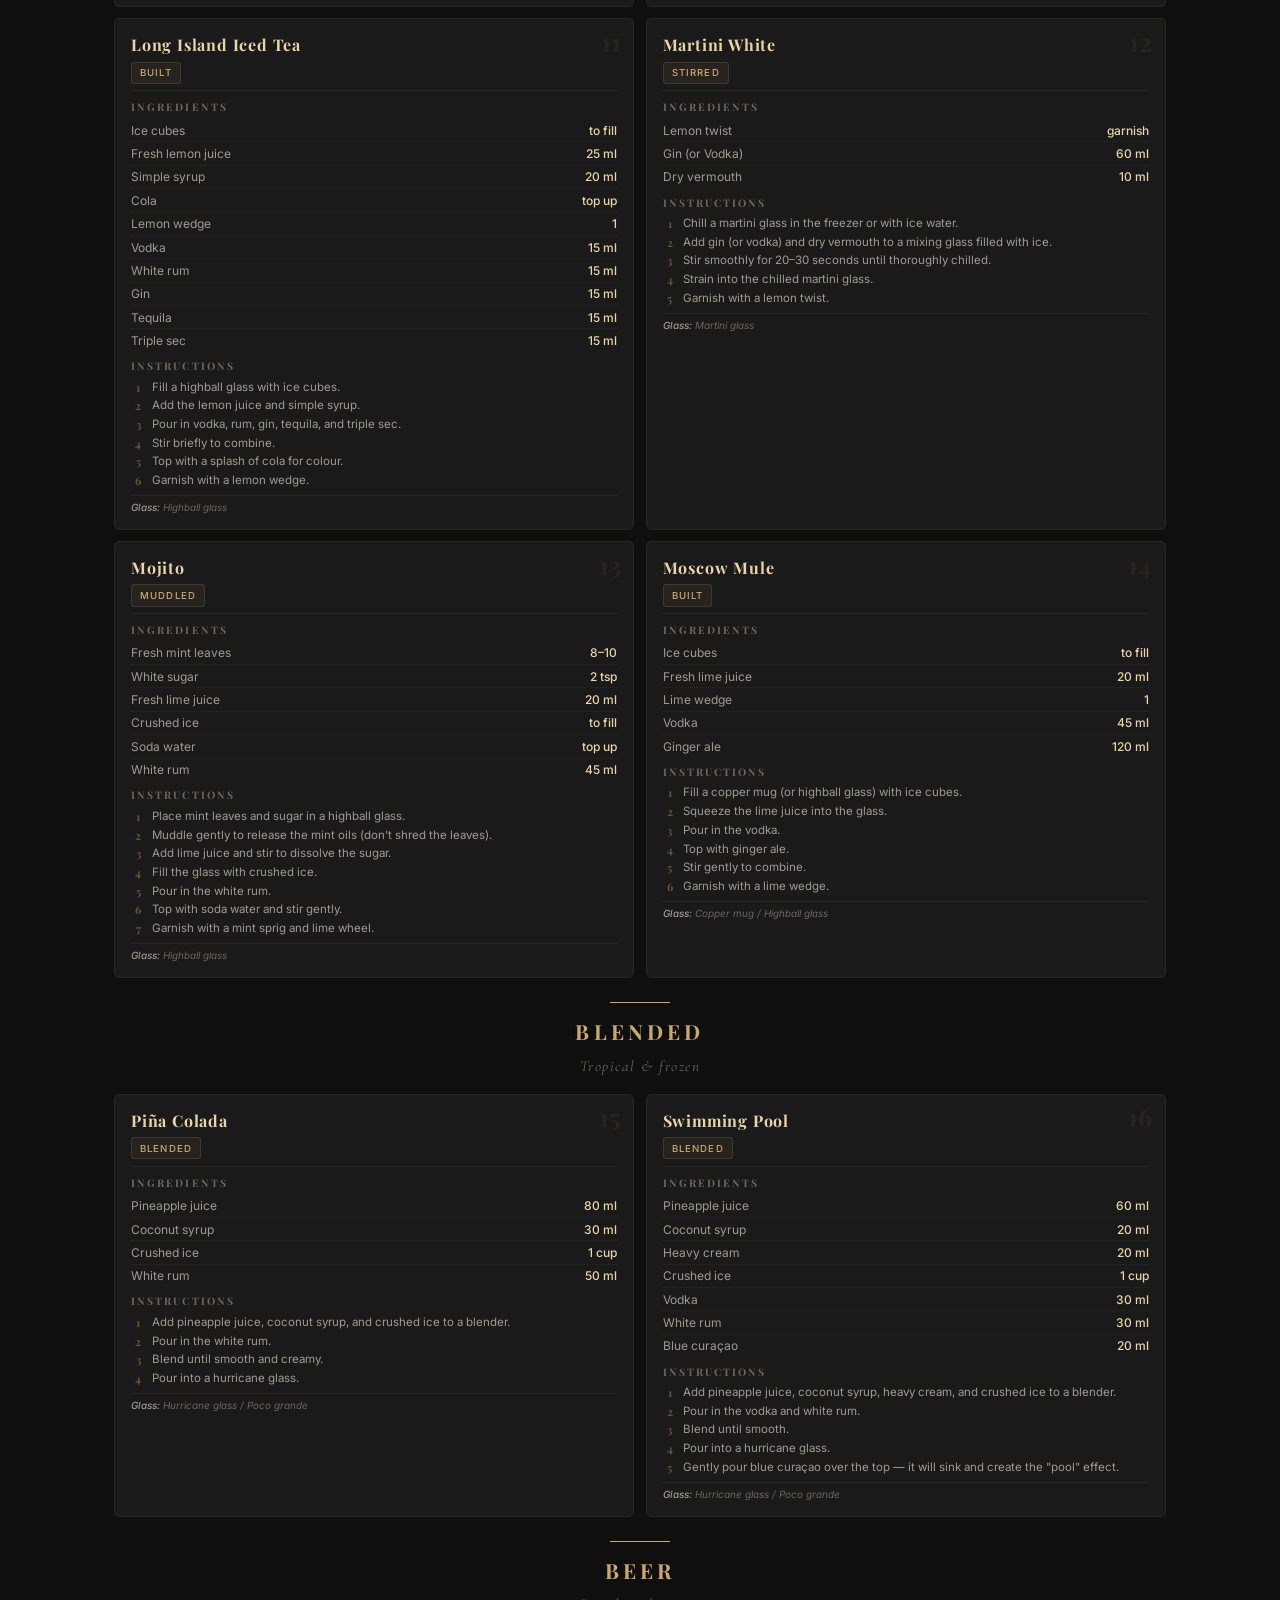
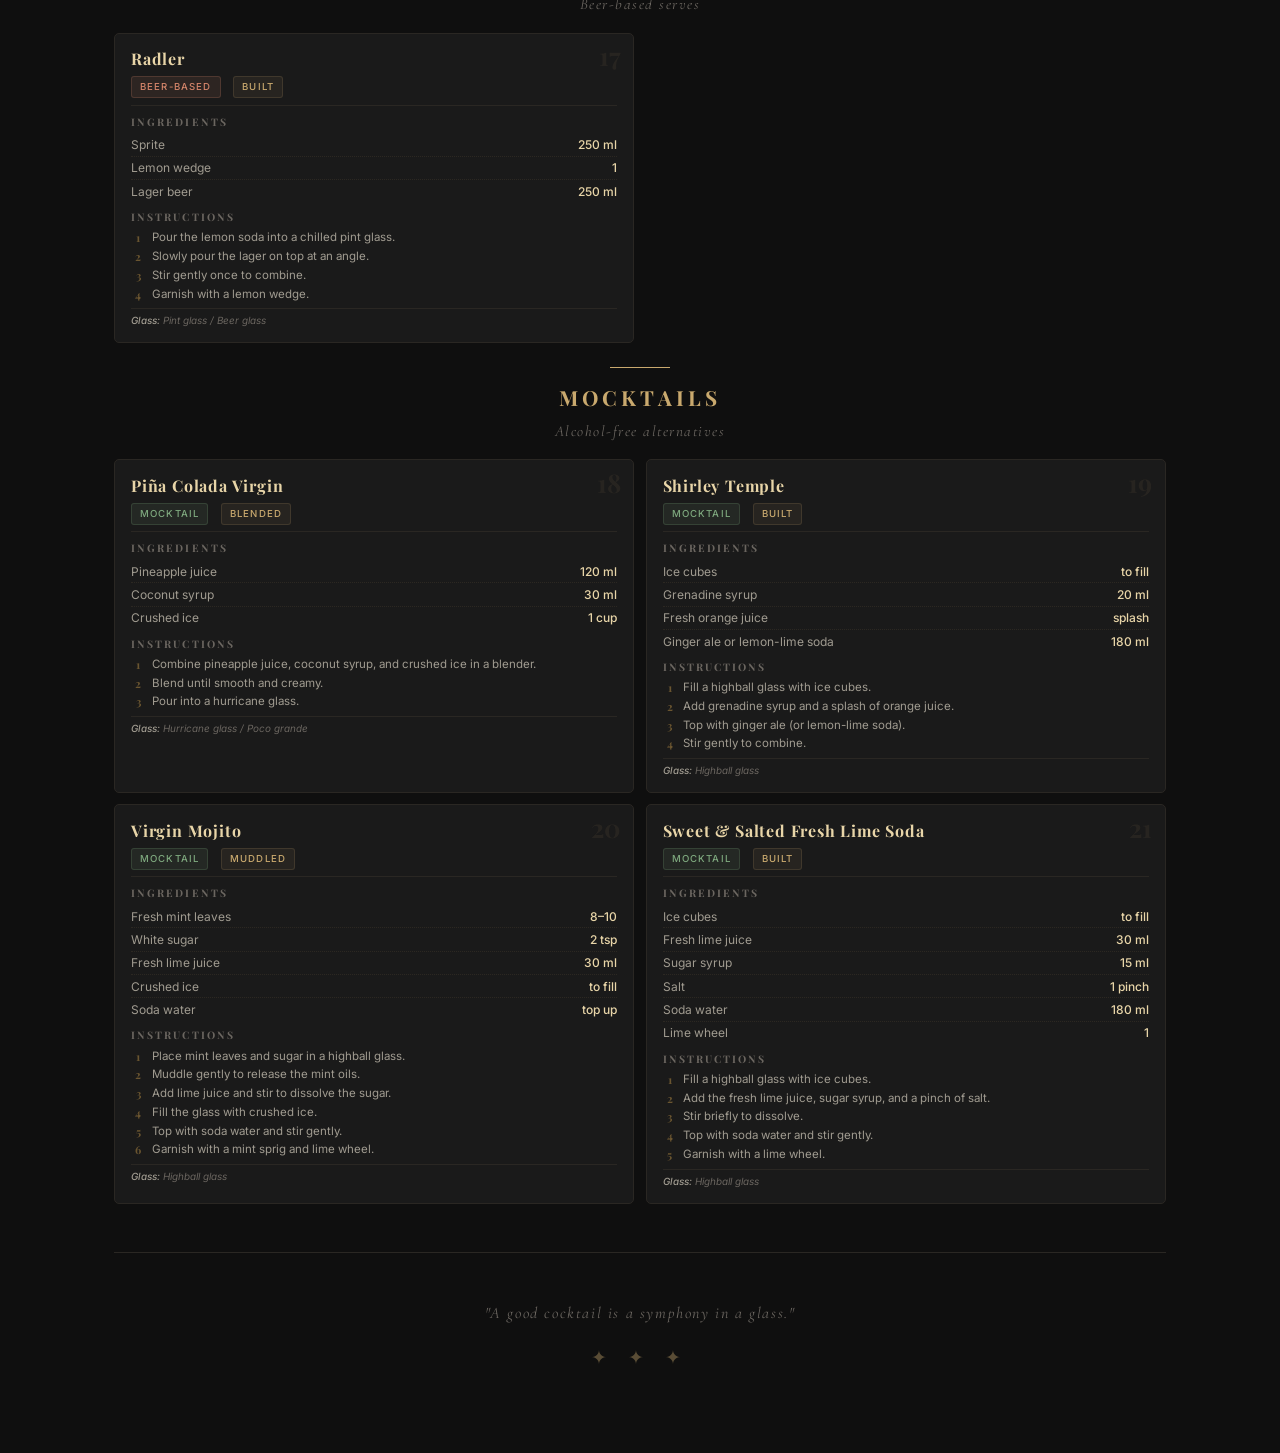
==== commit d9057b51: "menu: add Rava Kesari (Pineapple) dessert, update Thaalis composition & dessert choices (VG: Dal Tad" ====
--- a/cocktail_recipes/index.html
+++ b/cocktail_recipes/index.html
@@ -80,12 +80,28 @@
       border-radius: 50%;
     }
 
+    .cover-logo {
+      position: relative;
+      z-index: 1;
+      margin-bottom: 2rem;
+    }
+
+    .cover-logo-img {
+      height: 120px;
+      width: auto;
+      border-radius: 50%;
+      border: 2.5px solid rgba(201,169,110,0.5);
+      box-shadow: 0 0 0 6px rgba(201,169,110,0.08), 0 8px 28px rgba(0,0,0,0.45);
+    }
+
     .cover-ornament {
       font-size: 2rem;
       color: var(--gold);
       letter-spacing: 1rem;
       margin-bottom: 2rem;
       opacity: 0.6;
+      position: relative;
+      z-index: 1;
     }
 
     .cover h1 {
@@ -434,6 +450,9 @@
 
   <!-- ——— COVER ——— -->
   <div class="cover">
+    <div class="cover-logo">
+      <img src="images/logo.png" alt="The Biryani Club Logo" class="cover-logo-img" onerror="this.src='../menu-version-1-current/images/logo.png'">
+    </div>
     <div class="cover-ornament">✦ ✦ ✦</div>
     <h1>Cocktails</h1>
     <h2>Recipe Book</h2>
